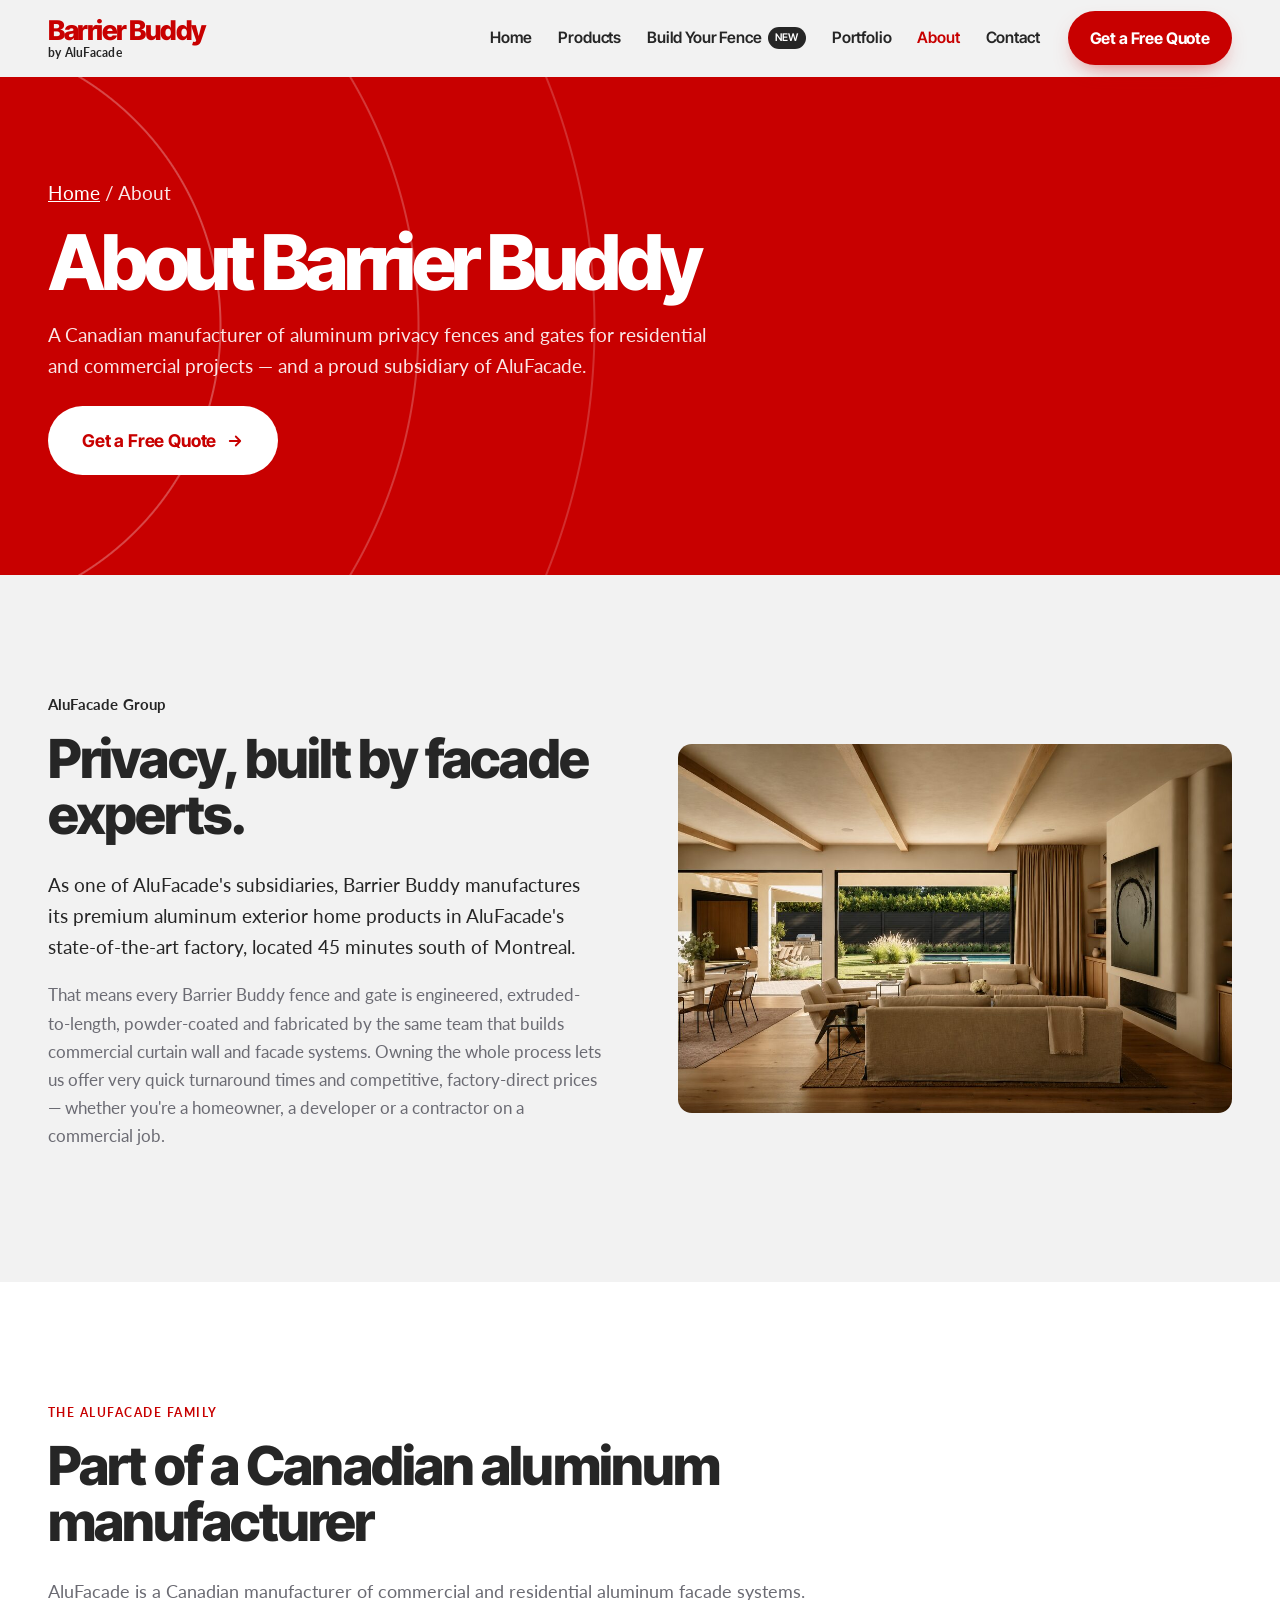
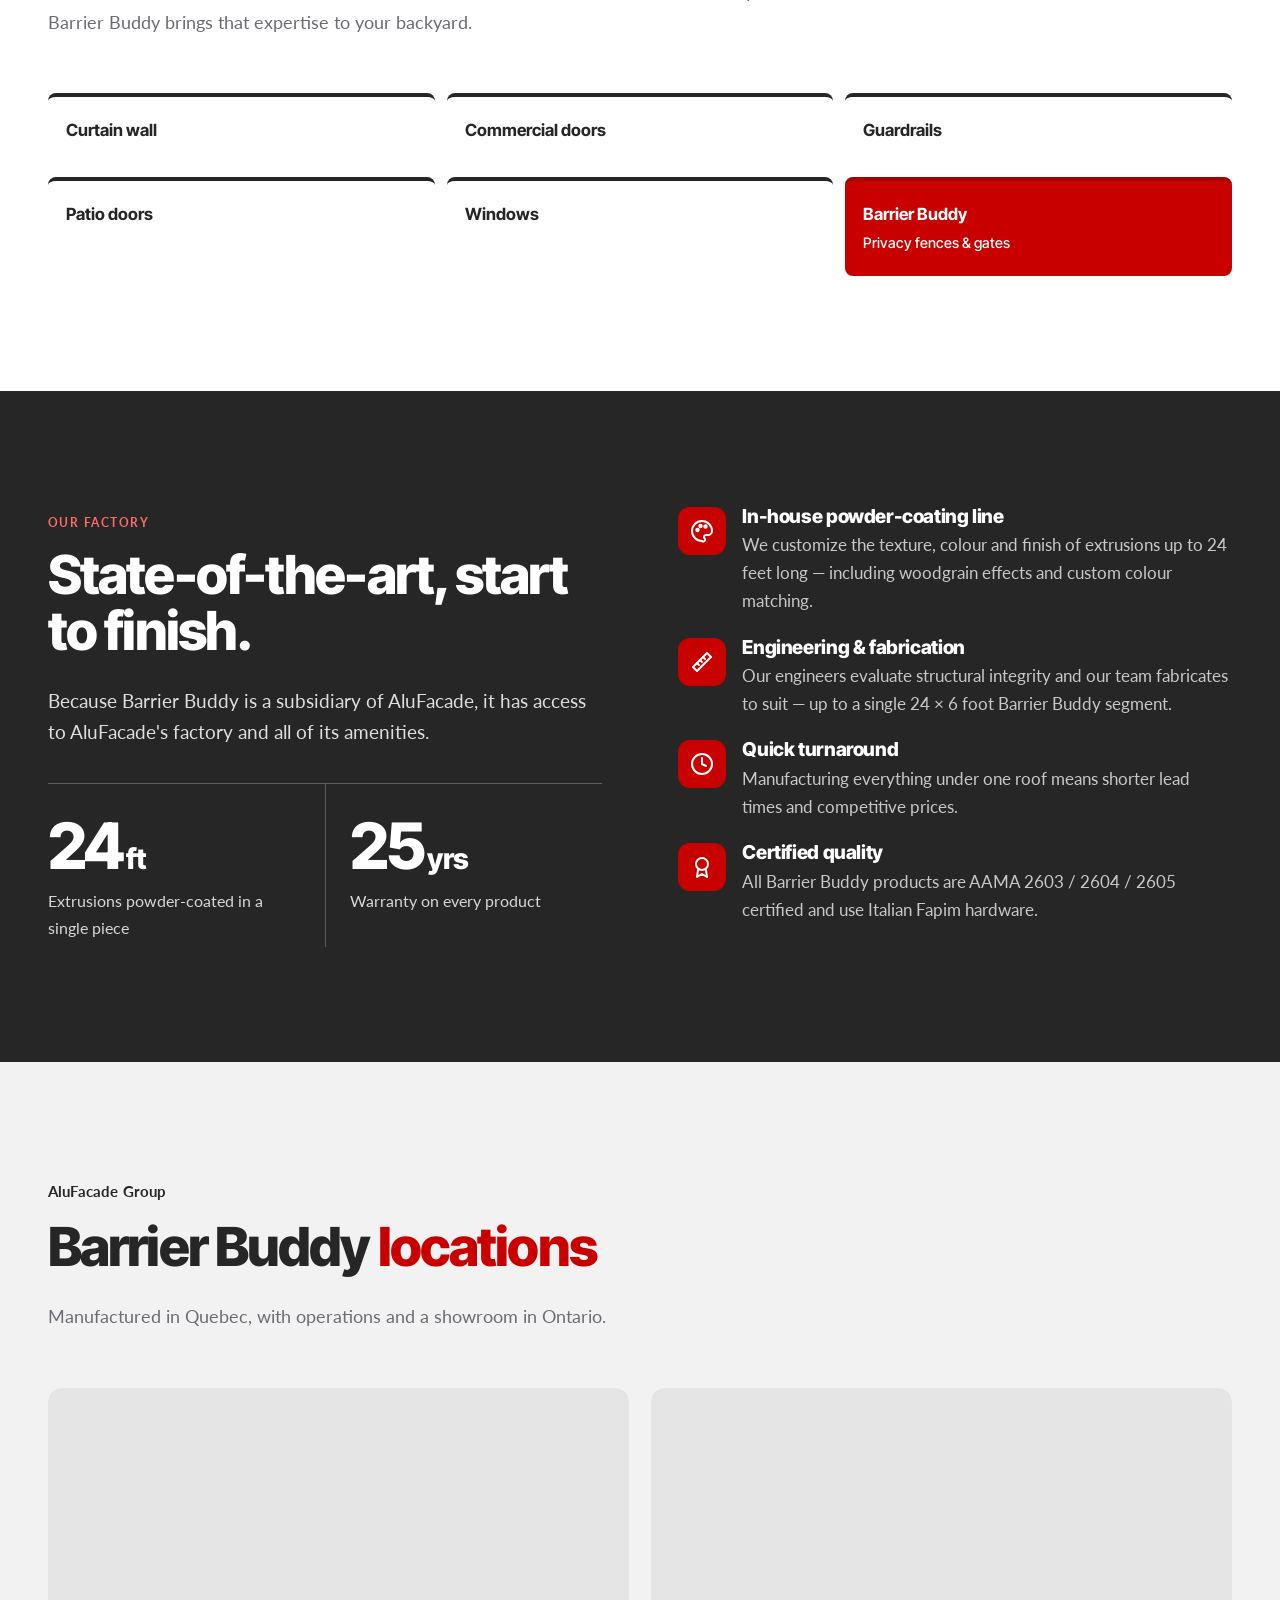
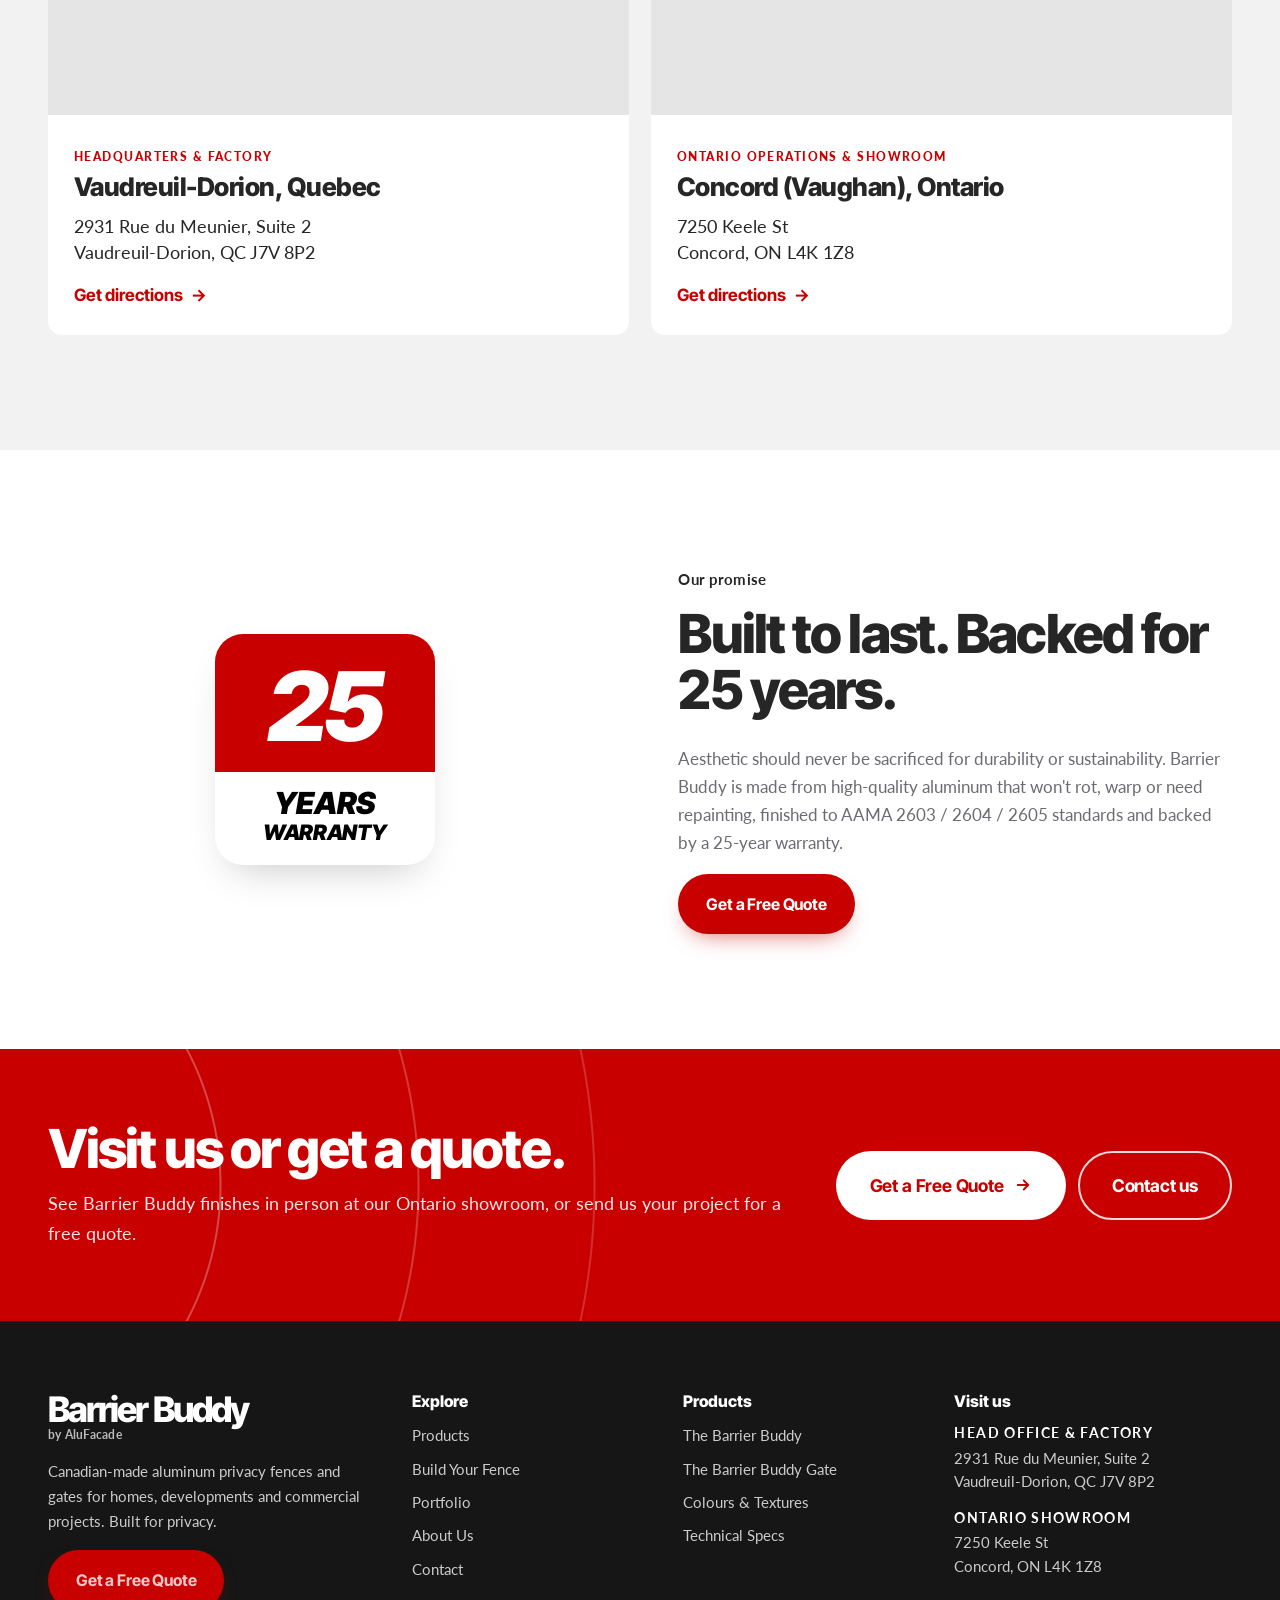
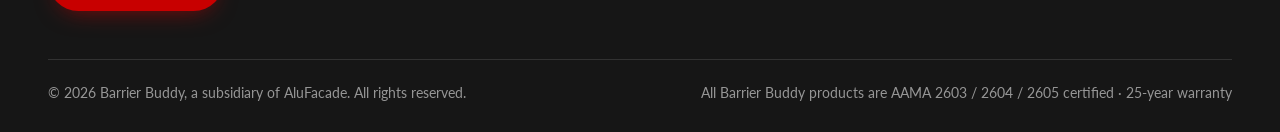
==== about.html @ 4f302fcf "Build Barrier Buddy website with fence configurator Six-page static site (Home, Products, Build Your" ====
<!DOCTYPE html>
<html lang="en-CA">
<head>
<meta charset="utf-8">
<meta name="viewport" content="width=device-width, initial-scale=1">
<title>About Us — A Subsidiary of AluFacade | Barrier Buddy</title>
<meta name="description" content="Barrier Buddy is a subsidiary of AluFacade, a Canadian manufacturer of commercial and residential aluminum facade systems. Head office and factory in Vaudreuil-Dorion, QC, with a showroom in Concord, ON.">
<meta name="theme-color" content="#c80000">
<meta property="og:type" content="website">
<meta property="og:site_name" content="Barrier Buddy">
<meta property="og:title" content="About Us — A Subsidiary of AluFacade | Barrier Buddy">
<meta property="og:description" content="Barrier Buddy is a subsidiary of AluFacade, a Canadian manufacturer of commercial and residential aluminum facade systems. Head office and factory in Vaudreuil-Dorion, QC, with a showroom in Concord, ON.">
<meta property="og:image" content="assets/img/standard-configuration.jpg">
<link rel="icon" href="assets/img/favicon.svg" type="image/svg+xml">
<link rel="preconnect" href="https://fonts.googleapis.com">
<link rel="preconnect" href="https://fonts.gstatic.com" crossorigin>
<link href="https://fonts.googleapis.com/css2?family=Inter+Tight:ital,wght@0,500;0,600;0,700;0,800;0,900;1,900&amp;family=Lato:wght@300;400;700;900&amp;display=swap" rel="stylesheet">
<link rel="stylesheet" href="assets/css/styles.css">
</head>
<body>
<a class="skip-link" href="#main">Skip to content</a>
<header class="site-header">
  <div class="container site-header__inner">
    <a class="brand" href="index.html" aria-label="Barrier Buddy by AluFacade — home">
      <span class="brand__name wordmark">Barrier Buddy</span>
      <span class="brand__by">by AluFacade</span>
    </a>
    <button class="nav-toggle" type="button" aria-expanded="false" aria-controls="site-nav"><span></span><span class="sr-only">Menu</span></button>
    <nav class="nav" id="site-nav" aria-label="Main">
      <ul class="nav__list">
          <li><a class="nav__link" href="index.html">Home</a></li>
          <li><a class="nav__link" href="products.html">Products</a></li>
          <li><a class="nav__link nav__link--build" href="configurator.html">Build Your Fence <span class="tag">New</span></a></li>
          <li><a class="nav__link" href="gallery.html">Portfolio</a></li>
          <li><a class="nav__link" href="about.html" aria-current="page">About</a></li>
          <li><a class="nav__link" href="contact.html">Contact</a></li>
      </ul>
      <a class="btn btn--primary nav__cta" href="contact.html#quote">Get a Free Quote</a>
    </nav>
  </div>
</header>

<main id="main">
  <section class="page-hero rings">
    <div class="container">
      <p class="breadcrumb"><a href="index.html">Home</a> / About</p>
      <h1 class="wordmark">About Barrier Buddy</h1>
      <p>A Canadian manufacturer of aluminum privacy fences and gates for residential and commercial projects &mdash; and a proud subsidiary of AluFacade.</p>
      <div class="hero__ctas"><a class="btn btn--light btn--lg" href="contact.html#quote">Get a Free Quote <svg viewBox="0 0 24 24" fill="none" stroke="currentColor" stroke-width="2.4" stroke-linecap="round" stroke-linejoin="round" aria-hidden="true"><path d="M5 12h14M13 6l6 6-6 6"/></svg></a></div>
    </div>
  </section>

  <section class="section" aria-labelledby="story-title">
    <div class="container two-col">
      <div class="reveal">
        <span class="eyebrow">AluFacade Group</span>
        <h2 id="story-title">Privacy, built by facade experts.</h2>
        <p class="lead">As one of AluFacade's subsidiaries, Barrier Buddy manufactures its premium aluminum exterior home products in AluFacade's state-of-the-art factory, located 45 minutes south of Montreal.</p>
        <p class="muted">That means every Barrier Buddy fence and gate is engineered, extruded-to-length, powder-coated and fabricated by the same team that builds commercial curtain wall and facade systems. Owning the whole process lets us offer very quick turnaround times and competitive, factory-direct prices &mdash; whether you're a homeowner, a developer or a contractor on a commercial job.</p>
      </div>
      <img class="reveal" src="assets/img/living-room-view.jpg" width="1076" height="717" alt="Modern living room opening onto a backyard enclosed by a black horizontal privacy fence" style="border-radius:var(--radius)" loading="lazy">
    </div>
  </section>

  <section class="section section--white" aria-labelledby="family-title">
    <div class="container">
      <div class="section-head reveal">
        <span class="eyebrow eyebrow--caps text-red">The AluFacade family</span>
        <h2 id="family-title">Part of a Canadian aluminum manufacturer</h2>
        <p>AluFacade is a Canadian manufacturer of commercial and residential aluminum facade systems. Barrier Buddy brings that expertise to your backyard.</p>
      </div>
      <ul class="family reveal">
        <li>Curtain wall</li>
        <li>Commercial doors</li>
        <li>Guardrails</li>
        <li>Patio doors</li>
        <li>Windows</li>
        <li class="is-us">Barrier Buddy<br><span style="font-weight:500;font-size:.9rem">Privacy fences &amp; gates</span></li>
      </ul>
    </div>
  </section>

  <section class="section section--ink" aria-labelledby="factory-title">
    <div class="container two-col two-col--top">
      <div class="reveal">
        <span class="eyebrow eyebrow--caps" style="color:#ff6b6b">Our factory</span>
        <h2 id="factory-title">State-of-the-art, start to finish.</h2>
        <p class="lead" style="color:rgba(255,255,255,.85)">Because Barrier Buddy is a subsidiary of AluFacade, it has access to AluFacade's factory and all of its amenities.</p>
        <div class="stats" style="margin-top:36px;grid-template-columns:repeat(2,1fr)">
          <div class="stat"><div class="stat__num">24<small>ft</small></div><div class="stat__label">Extrusions powder-coated in a single piece</div></div>
          <div class="stat"><div class="stat__num">25<small>yrs</small></div><div class="stat__label">Warranty on every product</div></div>
        </div>
      </div>
      <ul class="feature-list reveal">
        <li><span class="ico"><svg viewBox="0 0 24 24" fill="none" stroke="currentColor" stroke-width="2" stroke-linecap="round" stroke-linejoin="round" aria-hidden="true"><path d="M12 22a10 10 0 1 1 10-10c0 2.8-2.2 4-4 4h-2a2 2 0 0 0-1.5 3.3A1.6 1.6 0 0 1 12 22z"/><circle cx="7.5" cy="11" r="1.2" fill="currentColor"/><circle cx="10.5" cy="7" r="1.2" fill="currentColor"/><circle cx="15.5" cy="7.5" r="1.2" fill="currentColor"/></svg></span><div><h3>In-house powder-coating line</h3><p>We customize the texture, colour and finish of extrusions up to 24 feet long &mdash; including woodgrain effects and custom colour matching.</p></div></li>
        <li><span class="ico"><svg viewBox="0 0 24 24" fill="none" stroke="currentColor" stroke-width="2" stroke-linecap="round" stroke-linejoin="round" aria-hidden="true"><path d="M3 17 17 3l4 4L7 21z"/><path d="m7 13 2 2M10 10l2 2M13 7l2 2"/></svg></span><div><h3>Engineering &amp; fabrication</h3><p>Our engineers evaluate structural integrity and our team fabricates to suit &mdash; up to a single 24&nbsp;&times;&nbsp;6&nbsp;foot Barrier Buddy segment.</p></div></li>
        <li><span class="ico"><svg viewBox="0 0 24 24" fill="none" stroke="currentColor" stroke-width="2" stroke-linecap="round" stroke-linejoin="round" aria-hidden="true"><circle cx="12" cy="12" r="10"/><path d="M12 6v6l4 2"/></svg></span><div><h3>Quick turnaround</h3><p>Manufacturing everything under one roof means shorter lead times and competitive prices.</p></div></li>
        <li><span class="ico"><svg viewBox="0 0 24 24" fill="none" stroke="currentColor" stroke-width="2" stroke-linecap="round" stroke-linejoin="round" aria-hidden="true"><circle cx="12" cy="9" r="6"/><path d="M8.2 13.8 7 22l5-3 5 3-1.2-8.2"/></svg></span><div><h3>Certified quality</h3><p>All Barrier Buddy products are AAMA 2603 / 2604 / 2605 certified and use Italian Fapim hardware.</p></div></li>
      </ul>
    </div>
  </section>

  <section class="section" aria-labelledby="loc-title">
    <div class="container">
      <div class="section-head reveal">
        <span class="eyebrow">AluFacade Group</span>
        <h2 id="loc-title">Barrier Buddy <span class="text-red">locations</span></h2>
        <p>Manufactured in Quebec, with operations and a showroom in Ontario.</p>
      </div>
      <div class="locations">
        <article class="location reveal">
          <iframe class="location__map" title="Map: Barrier Buddy head office and factory, Vaudreuil-Dorion" src="https://www.google.com/maps?q=2931+Rue+du+Meunier,+Vaudreuil-Dorion,+QC+J7V+8P2&amp;output=embed" loading="lazy" referrerpolicy="no-referrer-when-downgrade"></iframe>
          <div class="location__body">
            <span class="location__tag">Headquarters &amp; factory</span>
            <h3>Vaudreuil-Dorion, Quebec</h3>
            <address>2931 Rue du Meunier, Suite 2<br>Vaudreuil-Dorion, QC J7V 8P2</address>
            <a class="link-arrow" href="https://www.google.com/maps/search/?api=1&amp;query=2931+Rue+du+Meunier,+Vaudreuil-Dorion,+QC+J7V+8P2" target="_blank" rel="noopener">Get directions</a>
          </div>
        </article>
        <article class="location reveal">
          <iframe class="location__map" title="Map: Barrier Buddy showroom, Concord, Ontario" src="https://www.google.com/maps?q=7250+Keele+St,+Concord,+ON+L4K+1Z8&amp;output=embed" loading="lazy" referrerpolicy="no-referrer-when-downgrade"></iframe>
          <div class="location__body">
            <span class="location__tag">Ontario operations &amp; showroom</span>
            <h3>Concord (Vaughan), Ontario</h3>
            <address>7250 Keele St<br>Concord, ON L4K 1Z8</address>
            <a class="link-arrow" href="https://www.google.com/maps/search/?api=1&amp;query=7250+Keele+St,+Concord,+ON+L4K+1Z8" target="_blank" rel="noopener">Get directions</a>
          </div>
        </article>
      </div>
    </div>
  </section>

  <section class="section section--white" aria-labelledby="warranty-title">
    <div class="container two-col">
      <div class="reveal" style="display:flex;justify-content:center"><div class="warranty-badge" aria-hidden="true"><strong>25</strong><span>Years<small>warranty</small></span></div></div>
      <div class="reveal">
        <span class="eyebrow">Our promise</span>
        <h2 id="warranty-title">Built to last. Backed for 25 years.</h2>
        <p class="muted">Aesthetic should never be sacrificed for durability or sustainability. Barrier Buddy is made from high-quality aluminum that won't rot, warp or need repainting, finished to AAMA 2603 / 2604 / 2605 standards and backed by a 25-year warranty.</p>
        <a class="btn btn--primary" href="contact.html#quote">Get a Free Quote</a>
      </div>
    </div>
  </section>

  
<section class="cta-band rings section--tight" aria-label="Get a free quote">
  <div class="container cta-band__inner">
    <div>
      <h2>Visit us or get a quote.</h2>
      <p>See Barrier Buddy finishes in person at our Ontario showroom, or send us your project for a free quote.</p>
    </div>
    <div class="cta-band__actions">
      <a class="btn btn--light btn--lg" href="contact.html#quote">Get a Free Quote <svg viewBox="0 0 24 24" fill="none" stroke="currentColor" stroke-width="2.4" stroke-linecap="round" stroke-linejoin="round" aria-hidden="true"><path d="M5 12h14M13 6l6 6-6 6"/></svg></a>
      <a class="btn btn--outline-light btn--lg" href="contact.html">Contact us</a>
    </div>
  </div>
</section>
</main>

<div class="quote-bar" aria-label="Quick actions">
  <a class="btn btn--dark" href="configurator.html">Build Your Fence</a>
  <a class="btn btn--primary" href="contact.html#quote">Free Quote</a>
</div>

<footer class="site-footer">
  <div class="container">
    <div class="footer-grid">
      <div class="footer-brand">
        <a class="brand" href="index.html"><span class="brand__name wordmark">Barrier Buddy</span><span class="brand__by">by AluFacade</span></a>
        <p>Canadian-made aluminum privacy fences and gates for homes, developments and commercial projects. Built for privacy.</p>
        <a class="btn btn--primary" href="contact.html#quote">Get a Free Quote</a>
      </div>
      <div class="footer-col">
        <h4>Explore</h4>
        <ul>
          <li><a href="products.html">Products</a></li>
          <li><a href="configurator.html">Build Your Fence</a></li>
          <li><a href="gallery.html">Portfolio</a></li>
          <li><a href="about.html">About Us</a></li>
          <li><a href="contact.html">Contact</a></li>
        </ul>
      </div>
      <div class="footer-col">
        <h4>Products</h4>
        <ul>
          <li><a href="products.html#fence">The Barrier Buddy</a></li>
          <li><a href="products.html#gate">The Barrier Buddy Gate</a></li>
          <li><a href="products.html#finishes">Colours &amp; Textures</a></li>
          <li><a href="products.html#specs">Technical Specs</a></li>
        </ul>
      </div>
      <div class="footer-col">
        <h4>Visit us</h4>
        <address><strong>Head Office &amp; Factory</strong>2931 Rue du Meunier, Suite 2<br>Vaudreuil-Dorion, QC J7V 8P2</address>
        <address><strong>Ontario Showroom</strong>7250 Keele St<br>Concord, ON L4K 1Z8</address>
      </div>
    </div>
    <div class="footer-bottom">
      <span>&copy; <span data-year>2026</span> Barrier Buddy, a subsidiary of AluFacade. All rights reserved.</span>
      <span>All Barrier Buddy products are AAMA 2603 / 2604 / 2605 certified &middot; 25-year warranty</span>
    </div>
  </div>
</footer>

<script src="assets/js/main.js"></script>
</body>
</html>
---- assets/css/styles.css ----
/* ==========================================================================
   Barrier Buddy — by AluFacade
   Visual system taken from the Barrier Buddy presentation:
   signal red, off-white paper, charcoal ink, cool grey; heavy tight-tracked
   display type with Lato body copy; concentric ring motif on red.
   ========================================================================== */

:root {
  --red: #c80000;
  --red-dark: #a30000;
  --red-tint: #fbe9e9;
  --ink: #262626;
  --ink-2: #3d3d3d;
  --muted: #6b6b73;
  --grey: #9494a0;
  --line: #dcdcdc;
  --paper: #f2f2f2;
  --white: #ffffff;
  --slate: #1d2a36;

  --font-display: "Inter Tight", "Helvetica Neue", Arial, sans-serif;
  --font-body: "Lato", "Helvetica Neue", Arial, sans-serif;

  --container: 1240px;
  --gutter: clamp(20px, 4vw, 48px);
  --radius: 14px;
  --radius-sm: 8px;
  --shadow: 0 18px 40px -18px rgba(0, 0, 0, 0.25);
  --header-h: 76px;
}

*,
*::before,
*::after { box-sizing: border-box; }

html { scroll-behavior: smooth; -webkit-text-size-adjust: 100%; }

body {
  margin: 0;
  font-family: var(--font-body);
  font-size: 1.0625rem;
  line-height: 1.65;
  color: var(--ink);
  background: var(--paper);
  -webkit-font-smoothing: antialiased;
}

img, svg { display: block; max-width: 100%; }
img { height: auto; }
a { color: inherit; }
button, input, select, textarea { font: inherit; color: inherit; }

:focus-visible { outline: 3px solid var(--red); outline-offset: 3px; }

.sr-only {
  position: absolute; width: 1px; height: 1px; padding: 0; margin: -1px;
  overflow: hidden; clip: rect(0 0 0 0); white-space: nowrap; border: 0;
}

.skip-link {
  position: absolute; left: 12px; top: -60px; z-index: 200;
  background: var(--ink); color: var(--white); padding: 10px 16px; border-radius: 6px;
}
.skip-link:focus { top: 12px; }

.container { width: min(100% - 2 * var(--gutter), var(--container)); margin-inline: auto; }

/* ---------- Type ---------- */
h1, h2, h3, h4 {
  font-family: var(--font-display);
  font-weight: 800;
  line-height: 1.04;
  letter-spacing: -0.035em;
  margin: 0 0 0.5em;
  color: inherit;
}
h1 { font-size: clamp(2.6rem, 6.4vw, 5.6rem); }
h2 { font-size: clamp(2rem, 4.2vw, 3.6rem); }
h3 { font-size: clamp(1.3rem, 2vw, 1.75rem); letter-spacing: -0.02em; }
h4 { font-size: 1.1rem; letter-spacing: -0.01em; }
p { margin: 0 0 1em; }

.eyebrow {
  display: inline-block;
  font-family: var(--font-body);
  font-weight: 700;
  font-size: 0.95rem;
  letter-spacing: 0.01em;
  margin-bottom: 14px;
}
.eyebrow--caps { text-transform: uppercase; letter-spacing: 0.12em; font-size: 0.78rem; }
.text-red { color: var(--red); }
.lead { font-size: clamp(1.1rem, 1.5vw, 1.3rem); line-height: 1.6; }
.muted { color: var(--muted); }
.small { font-size: 0.875rem; }

/* Wordmark */
.wordmark {
  font-family: var(--font-display);
  font-weight: 800;
  letter-spacing: -0.055em;
  line-height: 0.95;
}

/* ---------- Buttons ---------- */
.btn {
  display: inline-flex; align-items: center; justify-content: center; gap: 10px;
  padding: 15px 26px;
  border-radius: 999px;
  border: 2px solid transparent;
  font-family: var(--font-display);
  font-weight: 700;
  font-size: 1rem;
  letter-spacing: -0.01em;
  text-decoration: none;
  cursor: pointer;
  transition: transform 0.15s ease, background-color 0.15s ease, color 0.15s ease, border-color 0.15s ease, box-shadow 0.15s ease;
  white-space: nowrap;
}
.btn:hover { transform: translateY(-1px); }
.btn:active { transform: translateY(0); }
.btn svg { width: 18px; height: 18px; flex: none; }
.btn--primary { background: var(--red); color: var(--white); box-shadow: 0 10px 24px -12px rgba(200, 0, 0, 0.7); }
.btn--primary:hover { background: var(--red-dark); }
.btn--light { background: var(--white); color: var(--red); }
.btn--light:hover { background: var(--paper); }
.btn--dark { background: var(--ink); color: var(--white); }
.btn--dark:hover { background: #000; }
.btn--outline { border-color: currentColor; color: var(--ink); background: transparent; }
.btn--outline:hover { background: var(--ink); color: var(--white); border-color: var(--ink); }
.btn--outline-light { border-color: rgba(255, 255, 255, 0.85); color: var(--white); background: transparent; }
.btn--outline-light:hover { background: var(--white); color: var(--red); }
.btn--lg { padding: 18px 32px; font-size: 1.1rem; }
.btn--block { width: 100%; }

.link-arrow {
  display: inline-flex; align-items: center; gap: 8px;
  font-family: var(--font-display); font-weight: 700; text-decoration: none; color: var(--red);
}
.link-arrow::after { content: "→"; transition: transform 0.15s ease; }
.link-arrow:hover::after { transform: translateX(4px); }

/* ---------- Header ---------- */
.site-header {
  position: sticky; top: 0; z-index: 100;
  background: rgba(242, 242, 242, 0.92);
  backdrop-filter: saturate(160%) blur(10px);
  -webkit-backdrop-filter: saturate(160%) blur(10px);
  border-bottom: 1px solid transparent;
  transition: border-color 0.2s ease, box-shadow 0.2s ease;
}
.site-header.is-scrolled { border-bottom-color: var(--line); box-shadow: 0 8px 24px -20px rgba(0,0,0,.35); }
.site-header__inner { display: flex; align-items: center; justify-content: space-between; gap: 24px; height: var(--header-h); }

.brand { display: inline-flex; flex-direction: column; text-decoration: none; line-height: 1; }
.brand__name { font-size: 1.7rem; color: var(--red); }
.brand__by { font-family: var(--font-body); font-weight: 700; font-size: 0.72rem; color: var(--ink); margin-top: 3px; letter-spacing: 0.02em; }

.nav { display: flex; align-items: center; gap: 6px; }
.nav__list { display: flex; align-items: center; gap: 2px; list-style: none; margin: 0; padding: 0; }
.nav__link {
  display: block; padding: 10px 12px; border-radius: 8px;
  font-family: var(--font-display); font-weight: 600; font-size: 0.98rem; letter-spacing: -0.01em;
  text-decoration: none; color: var(--ink);
}
.nav__link:hover { color: var(--red); }
.nav__link[aria-current="page"] { color: var(--red); }
.nav__link--build { display: inline-flex; align-items: center; gap: 6px; }
.nav__link--build .tag { font-size: 0.66rem; background: var(--ink); color: #fff; border-radius: 999px; padding: 2px 7px; letter-spacing: 0.04em; text-transform: uppercase; }
.nav__cta { margin-left: 10px; padding: 12px 20px; }

.nav-toggle {
  display: none; width: 46px; height: 46px; border-radius: 10px; border: 0; background: var(--ink); color: #fff; cursor: pointer;
  align-items: center; justify-content: center;
}
.nav-toggle span, .nav-toggle span::before, .nav-toggle span::after {
  content: ""; display: block; width: 20px; height: 2px; background: currentColor; position: relative; transition: transform .2s ease, top .2s ease, opacity .2s;
}
.nav-toggle span::before { position: absolute; top: -6px; }
.nav-toggle span::after { position: absolute; top: 6px; }
.nav-toggle[aria-expanded="true"] span { background: transparent; }
.nav-toggle[aria-expanded="true"] span::before { top: 0; transform: rotate(45deg); }
.nav-toggle[aria-expanded="true"] span::after { top: 0; transform: rotate(-45deg); }

@media (max-width: 1080px) {
  .nav-toggle { display: inline-flex; }
  .nav {
    position: fixed; inset: var(--header-h) 0 auto 0; background: var(--paper);
    flex-direction: column; align-items: stretch; gap: 0; padding: 12px var(--gutter) 28px;
    border-bottom: 1px solid var(--line); box-shadow: 0 24px 40px -24px rgba(0,0,0,.35);
    transform: translateY(-8px); opacity: 0; visibility: hidden; transition: all .2s ease;
    max-height: calc(100vh - var(--header-h)); overflow-y: auto;
  }
  .nav.is-open { transform: none; opacity: 1; visibility: visible; }
  .nav__list { flex-direction: column; align-items: stretch; }
  .nav__link { padding: 14px 4px; font-size: 1.2rem; border-bottom: 1px solid var(--line); border-radius: 0; }
  .nav__cta { margin: 18px 0 0; padding: 16px; }
}

/* Mobile sticky quote bar */
.quote-bar {
  display: none;
  position: fixed; left: 0; right: 0; bottom: 0; z-index: 90;
  padding: 10px 14px calc(10px + env(safe-area-inset-bottom));
  background: rgba(255,255,255,.96); border-top: 1px solid var(--line);
  gap: 10px;
}
.quote-bar .btn { flex: 1; padding: 14px 10px; }
@media (max-width: 720px) {
  .quote-bar { display: flex; }
  body { padding-bottom: 78px; }
}

/* ---------- Sections ---------- */
.section { padding-block: clamp(64px, 9vw, 120px); }
.section--tight { padding-block: clamp(44px, 6vw, 72px); }
.section--white { background: var(--white); }
.section--ink { background: var(--ink); color: var(--white); }
.section--red { background: var(--red); color: var(--white); }
.section-head { max-width: 760px; margin-bottom: clamp(32px, 5vw, 56px); }
.section-head--center { margin-inline: auto; text-align: center; }
.section-head p { color: var(--muted); font-size: 1.15rem; }
.section--ink .section-head p, .section--red .section-head p { color: rgba(255,255,255,.82); }

/* Ring motif (from the cover slide) */
.rings { position: relative; overflow: hidden; isolation: isolate; }
.rings::before {
  content: ""; position: absolute; z-index: -1; pointer-events: none;
  width: 1500px; height: 1500px; left: -820px; top: 50%; transform: translateY(-50%);
  border-radius: 50%;
  background:
    radial-gradient(circle, transparent 0 289px, rgba(255,255,255,.28) 290px 291px, transparent 292px 487px,
      rgba(255,255,255,.22) 488px 489px, transparent 490px 663px, rgba(255,255,255,.18) 664px 665px, transparent 666px);
}

/* ---------- Hero ---------- */
.hero { background: var(--red); color: var(--white); padding-block: clamp(56px, 8vw, 110px) clamp(64px, 8vw, 110px); }
.hero__grid { display: grid; grid-template-columns: 1.05fr 1fr; gap: clamp(32px, 5vw, 72px); align-items: center; }
.hero h1 { font-size: clamp(3rem, 7.4vw, 6.4rem); margin-bottom: 0.32em; }
.hero h1 .thin { font-weight: 500; letter-spacing: -0.04em; }
.hero .lead { color: rgba(255,255,255,.92); max-width: 34ch; }
.hero__ctas { display: flex; flex-wrap: wrap; gap: 14px; margin-top: 30px; }
.hero__note { margin-top: 16px; font-size: 0.92rem; color: rgba(255,255,255,.85); display: flex; align-items: center; gap: 8px; }
.hero__note svg { width: 22px; height: 22px; flex: none; }
.hero__media { position: relative; }
.hero__media img { border-radius: var(--radius); box-shadow: 0 40px 80px -30px rgba(0,0,0,.55); }
.hero__badge {
  position: absolute; right: -14px; bottom: -26px; width: 132px; border-radius: 22px; overflow: hidden;
  box-shadow: 0 20px 40px -18px rgba(0,0,0,.6); text-align: center; background: var(--white);
}
.hero__badge strong { display: block; background: var(--red); color: #fff; font-family: var(--font-display); font-weight: 900; font-style: italic; font-size: 3.4rem; line-height: 1; padding: 14px 0 8px; letter-spacing: -0.04em; border: 3px solid #fff; border-bottom: 0; border-radius: 22px 22px 0 0; }
.hero__badge span { display: block; color: #111; font-family: var(--font-display); font-weight: 900; font-style: italic; font-size: 1rem; line-height: 1.05; padding: 8px 6px 12px; text-transform: uppercase; }

@media (max-width: 900px) {
  .hero__grid { grid-template-columns: 1fr; }
  .hero__badge { right: 10px; width: 108px; }
  .hero__badge strong { font-size: 2.7rem; }
}

/* Page hero (interior pages) */
.page-hero { background: var(--red); color: var(--white); padding-block: clamp(56px, 8vw, 100px); }
.page-hero h1 { font-size: clamp(2.6rem, 6vw, 5rem); margin-bottom: .25em; }
.page-hero p { max-width: 60ch; color: rgba(255,255,255,.9); font-size: 1.2rem; }
.page-hero .hero__ctas { margin-top: 24px; }
.breadcrumb { font-size: 0.9rem; color: rgba(255,255,255,.8); margin-bottom: 18px; }
.breadcrumb a { color: #fff; }

/* ---------- Trust strip ---------- */
.trust { background: var(--ink); color: var(--white); }
.trust__list { list-style: none; margin: 0; padding: 22px 0; display: grid; grid-template-columns: repeat(4, 1fr); gap: 18px; }
.trust__item { display: flex; align-items: center; gap: 12px; font-weight: 700; font-size: .98rem; line-height: 1.3; }
.trust__item svg { width: 30px; height: 30px; flex: none; color: #ff5a5a; }
.trust__item small { display: block; font-weight: 400; color: rgba(255,255,255,.7); font-size: .82rem; }
@media (max-width: 900px) { .trust__list { grid-template-columns: repeat(2, 1fr); } }
@media (max-width: 460px) { .trust__list { grid-template-columns: 1fr; } }

/* ---------- Split (red copy + slat image) ---------- */
.split { display: grid; grid-template-columns: 1.4fr 1fr; min-height: 560px; }
.split__copy { background: var(--red); color: #fff; padding: clamp(48px, 7vw, 110px) clamp(24px, 6vw, 96px); display: flex; flex-direction: column; justify-content: center; }
.split__copy h2 { font-size: clamp(2.4rem, 4.6vw, 4rem); }
.split__copy p { font-size: 1.2rem; line-height: 1.6; max-width: 46ch; color: rgba(255,255,255,.95); }
.split__media { background: #111 url("../img/slats.jpg") center/cover no-repeat; min-height: 320px; }
.split--reverse { grid-template-columns: 1fr 1.4fr; }
.split--reverse .split__media { order: -1; }
@media (max-width: 860px) { .split, .split--reverse { grid-template-columns: 1fr; } .split--reverse .split__media { order: 0; } }

/* ---------- Grid helpers ---------- */
.grid { display: grid; gap: clamp(18px, 2.4vw, 28px); }
.grid--2 { grid-template-columns: repeat(2, 1fr); }
.grid--3 { grid-template-columns: repeat(3, 1fr); }
.grid--4 { grid-template-columns: repeat(4, 1fr); }
@media (max-width: 980px) { .grid--4 { grid-template-columns: repeat(2, 1fr); } .grid--3 { grid-template-columns: repeat(2, 1fr); } }
@media (max-width: 640px) { .grid--2, .grid--3, .grid--4 { grid-template-columns: 1fr; } }

.two-col { display: grid; grid-template-columns: 1fr 1fr; gap: clamp(32px, 6vw, 88px); align-items: center; }
.two-col--top { align-items: start; }
@media (max-width: 900px) { .two-col { grid-template-columns: 1fr; } }

/* ---------- Cards ---------- */
.card { background: var(--white); border-radius: var(--radius); overflow: hidden; display: flex; flex-direction: column; box-shadow: 0 1px 0 rgba(0,0,0,.04); transition: transform .2s ease, box-shadow .2s ease; }
.card:hover { transform: translateY(-3px); box-shadow: var(--shadow); }
.card__media { background: #e6e6e9; aspect-ratio: 16/10; overflow: hidden; }
.card__media img, .card__media svg { width: 100%; height: 100%; object-fit: cover; }
.card__body { padding: 26px 26px 30px; display: flex; flex-direction: column; flex: 1; }
.card__body h3 { margin-bottom: .35em; }
.card__body p { color: var(--muted); }
.card__body .link-arrow, .card__body .btn { margin-top: auto; align-self: flex-start; }
.card__kicker { font-weight: 700; font-size: .8rem; text-transform: uppercase; letter-spacing: .12em; color: var(--red); margin-bottom: 8px; }

.spec-chips { display: flex; flex-wrap: wrap; gap: 8px; list-style: none; margin: 0 0 22px; padding: 0; }
.spec-chips li { background: var(--paper); border-radius: 999px; padding: 6px 12px; font-size: .86rem; font-weight: 700; }

/* Explore tiles */
.tiles { display: grid; grid-template-columns: repeat(4, 1fr); gap: 16px; }
.tile {
  position: relative; display: flex; flex-direction: column; justify-content: space-between; gap: 40px;
  min-height: 240px; padding: 26px; border-radius: var(--radius); text-decoration: none;
  background: var(--paper); color: var(--ink); overflow: hidden; transition: transform .2s ease, background-color .2s ease, color .2s ease;
}
.tile:hover { transform: translateY(-3px); background: var(--ink); color: #fff; }
.tile--red { background: var(--red); color: #fff; }
.tile--red:hover { background: var(--red-dark); }
.tile__num { font-family: var(--font-display); font-weight: 700; font-size: .9rem; opacity: .6; }
.tile h3 { font-size: 1.7rem; margin: 0 0 6px; }
.tile p { margin: 0; opacity: .8; font-size: .98rem; }
.tile__arrow { position: absolute; top: 22px; right: 22px; width: 40px; height: 40px; border-radius: 50%; border: 2px solid currentColor; display: grid; place-items: center; font-weight: 700; }
@media (max-width: 980px) { .tiles { grid-template-columns: repeat(2, 1fr); } }
@media (max-width: 520px) { .tiles { grid-template-columns: 1fr; } .tile { min-height: 180px; } }

/* Why circles (from "Why go Barrier Buddy?") */
.why { display: grid; grid-template-columns: 1fr auto; gap: clamp(32px, 6vw, 96px); align-items: center; }
.why__circles { display: flex; flex-direction: column; align-items: center; }
.why__circle {
  width: clamp(190px, 20vw, 250px); aspect-ratio: 1; border-radius: 50%;
  display: grid; place-items: center; text-align: center;
  font-family: var(--font-display); font-weight: 800; font-size: clamp(1.6rem, 2.4vw, 2.2rem); letter-spacing: -0.02em; color: #f2f2f2;
}
.why__circle + .why__circle { margin-top: -38px; }
.why__circle--red { background: var(--red); position: relative; z-index: 3; }
.why__circle--ink { background: var(--ink); position: relative; z-index: 2; }
.why__circle--grey { background: var(--grey); position: relative; z-index: 1; }
.why__points { list-style: none; margin: 28px 0 0; padding: 0; display: grid; gap: 18px; }
.why__points li { display: grid; grid-template-columns: 14px 1fr; gap: 16px; }
.why__points li::before { content: ""; width: 14px; height: 14px; border-radius: 50%; background: var(--red); margin-top: 7px; }
.why__points li:nth-child(2)::before { background: var(--ink); }
.why__points li:nth-child(3)::before { background: var(--grey); }
.why__points strong { font-family: var(--font-display); font-size: 1.15rem; display: block; }
@media (max-width: 860px) {
  .why { grid-template-columns: 1fr; }
  .why__circles { flex-direction: row; justify-content: center; }
  .why__circle { width: 34vw; max-width: 170px; font-size: 1.15rem; }
  .why__circle + .why__circle { margin-top: 0; margin-left: -18px; }
}

/* Stats */
.stats { display: grid; grid-template-columns: repeat(4, 1fr); gap: 0; border-top: 1px solid rgba(255,255,255,.25); }
.stat { padding: 30px 24px 6px 0; }
.stat + .stat { padding-left: 24px; border-left: 1px solid rgba(255,255,255,.25); }
.stat__num { font-family: var(--font-display); font-weight: 800; font-size: clamp(2.8rem, 5vw, 4.4rem); letter-spacing: -0.05em; line-height: 1; }
.stat__num small { font-size: .45em; letter-spacing: -0.02em; margin-left: 4px; }
.stat__label { margin-top: 10px; color: rgba(255,255,255,.82); font-size: 1rem; }
.section:not(.section--ink):not(.section--red) .stats { border-top-color: var(--line); }
.section:not(.section--ink):not(.section--red) .stat + .stat { border-left-color: var(--line); }
.section:not(.section--ink):not(.section--red) .stat__label { color: var(--muted); }
@media (max-width: 860px) {
  .stats { grid-template-columns: repeat(2, 1fr); }
  .stat:nth-child(3) { padding-left: 0; border-left: 0; }
}

/* Steps */
.steps { list-style: none; margin: 0; padding: 0; display: grid; grid-template-columns: repeat(4, 1fr); gap: 18px; counter-reset: step; }
.step { background: var(--white); border-radius: var(--radius); padding: 28px 24px; position: relative; }
.step::before {
  counter-increment: step; content: "0" counter(step);
  display: block; font-family: var(--font-display); font-weight: 800; font-size: 2.6rem; color: var(--red); letter-spacing: -0.04em; line-height: 1; margin-bottom: 18px;
}
.step h3 { font-size: 1.3rem; }
.step p { color: var(--muted); margin: 0; font-size: 1rem; }
@media (max-width: 980px) { .steps { grid-template-columns: repeat(2, 1fr); } }
@media (max-width: 520px) { .steps { grid-template-columns: 1fr; } }

/* Audience */
.audience { display: grid; grid-template-columns: repeat(3, 1fr); gap: 18px; }
.audience__item { border-top: 4px solid var(--red); padding-top: 22px; }
.audience__item:nth-child(2) { border-top-color: var(--ink); }
.audience__item:nth-child(3) { border-top-color: var(--grey); }
.audience__item p { color: var(--muted); }
@media (max-width: 860px) { .audience { grid-template-columns: 1fr; } }

/* Big fact */
.big-fact { display: grid; grid-template-columns: 1.2fr 1fr; gap: clamp(32px, 6vw, 80px); align-items: center; }
.big-fact__shout { font-family: var(--font-display); font-weight: 900; font-size: clamp(3rem, 8vw, 7rem); letter-spacing: -0.05em; line-height: .9; margin: 18px 0 0; text-transform: uppercase; }
.big-fact__visual { background: var(--white); border-radius: var(--radius); padding: 28px; }
.big-fact__visual svg { width: 100%; height: auto; }
@media (max-width: 860px) { .big-fact { grid-template-columns: 1fr; } }

/* Warranty badge (from slide 8) */
.warranty-badge { width: 220px; border-radius: 28px; overflow: hidden; background: #fff; box-shadow: var(--shadow); text-align: center; flex: none; }
.warranty-badge strong { display: block; background: var(--red); color: #fff; font-family: var(--font-display); font-weight: 900; font-style: italic; font-size: 6rem; letter-spacing: -0.05em; line-height: 1; padding: 24px 0 18px; }
.warranty-badge span { display: block; font-family: var(--font-display); font-weight: 900; font-style: italic; text-transform: uppercase; font-size: 1.9rem; line-height: 1; padding: 16px 8px 22px; color: #000; letter-spacing: -0.01em; }
.warranty-badge span small { display: block; font-size: .7em; margin-top: 4px; }

/* ---------- CTA band ---------- */
.cta-band { background: var(--red); color: #fff; }
.cta-band__inner { display: grid; grid-template-columns: 1.3fr auto; gap: 32px; align-items: center; }
.cta-band h2 { margin-bottom: .2em; }
.cta-band p { color: rgba(255,255,255,.9); margin: 0; font-size: 1.15rem; }
.cta-band__actions { display: flex; flex-wrap: wrap; gap: 12px; }
@media (max-width: 860px) { .cta-band__inner { grid-template-columns: 1fr; } }

/* ---------- Forms ---------- */
.form { display: grid; grid-template-columns: 1fr 1fr; gap: 18px 18px; }
.form__full { grid-column: 1 / -1; }
.field { display: flex; flex-direction: column; gap: 7px; }
.field label, .field legend { font-weight: 700; font-size: .92rem; }
.field .req { color: var(--red); }
.field input, .field select, .field textarea {
  width: 100%; padding: 14px 15px; border-radius: 10px; border: 1.5px solid #cfcfd4; background: #fff;
  transition: border-color .15s ease, box-shadow .15s ease;
}
.field textarea { min-height: 120px; resize: vertical; }
.field input:focus, .field select:focus, .field textarea:focus { outline: none; border-color: var(--ink); box-shadow: 0 0 0 4px rgba(38,38,38,.1); }
.field input[aria-invalid="true"], .field select[aria-invalid="true"] { border-color: var(--red); box-shadow: 0 0 0 4px rgba(200,0,0,.12); }
.field__error { color: var(--red); font-size: .85rem; font-weight: 700; min-height: 0; }
.field__hint { color: var(--muted); font-size: .84rem; }
.choice-row, .field.choice-row { display: flex; flex-direction: row; flex-wrap: wrap; gap: 8px; border: 0; padding: 0; margin: 0; min-width: 0; }
.choice-row legend { margin-bottom: 8px; padding: 0; }
.choice { position: relative; }
.choice input { position: absolute; opacity: 0; inset: 0; cursor: pointer; }
.choice span { display: inline-block; padding: 10px 16px; border-radius: 999px; border: 1.5px solid #cfcfd4; background: #fff; font-weight: 700; font-size: .92rem; cursor: pointer; transition: all .15s; }
.choice input:checked + span { background: var(--ink); border-color: var(--ink); color: #fff; }
.choice input:focus-visible + span { outline: 3px solid var(--red); outline-offset: 2px; }
.checkbox { display: flex; gap: 10px; align-items: flex-start; font-size: .9rem; color: var(--muted); }
.checkbox input { margin-top: 4px; accent-color: var(--red); width: 18px; height: 18px; flex: none; }
.form__submit { display: flex; flex-wrap: wrap; align-items: center; gap: 16px; }
.form__submit p { margin: 0; font-size: .88rem; color: var(--muted); }
@media (max-width: 640px) { .form { grid-template-columns: 1fr; } }

.form-panel { background: #fff; border-radius: 20px; padding: clamp(24px, 4vw, 44px); box-shadow: var(--shadow); color: var(--ink); }
.form-panel h2, .form-panel h3 { color: var(--ink); }
.form-success { text-align: center; padding: 30px 10px; }
.form-success__icon { width: 74px; height: 74px; border-radius: 50%; background: var(--red); color: #fff; display: grid; place-items: center; margin: 0 auto 18px; }
.form-success__icon svg { width: 36px; height: 36px; }
.form-status { font-weight: 700; color: var(--red); }

.config-attached { background: var(--paper); border-radius: 12px; padding: 16px 18px; border-left: 4px solid var(--red); }
.config-attached__head { display: flex; align-items: center; justify-content: space-between; gap: 10px; margin-bottom: 6px; }
.config-attached pre { white-space: pre-wrap; font-family: var(--font-body); font-size: .9rem; margin: 0; color: var(--ink-2); }
.config-attached button { background: none; border: 0; color: var(--red); font-weight: 700; cursor: pointer; padding: 4px; }

/* Quote section (home) */
.quote-section .two-col { align-items: start; }
.quote-perks { list-style: none; margin: 28px 0 0; padding: 0; display: grid; gap: 14px; }
.quote-perks li { display: flex; gap: 12px; align-items: flex-start; font-size: 1.08rem; }
.quote-perks svg { width: 24px; height: 24px; flex: none; margin-top: 2px; }

/* ---------- Footer ---------- */
.site-footer { background: #161616; color: rgba(255,255,255,.78); padding-top: 72px; font-size: .96rem; }
.site-footer a { color: rgba(255,255,255,.78); text-decoration: none; }
.site-footer a:hover { color: #fff; }
.footer-grid { display: grid; grid-template-columns: 1.4fr 1fr 1fr 1.2fr; gap: 40px; padding-bottom: 48px; border-bottom: 1px solid rgba(255,255,255,.12); }
.footer-brand .brand__name { color: #fff; font-size: 2.2rem; }
.footer-brand .brand__by { color: rgba(255,255,255,.7); }
.footer-brand p { margin-top: 18px; max-width: 36ch; }
.footer-col h4 { color: #fff; font-size: 1rem; margin-bottom: 14px; letter-spacing: 0; }
.footer-col ul { list-style: none; margin: 0; padding: 0; display: grid; gap: 8px; }
.footer-col address { font-style: normal; line-height: 1.55; margin-bottom: 14px; }
.footer-col address strong { color: #fff; display: block; font-size: .85rem; text-transform: uppercase; letter-spacing: .1em; margin-bottom: 2px; }
.footer-bottom { display: flex; flex-wrap: wrap; justify-content: space-between; gap: 12px; padding: 22px 0 28px; font-size: .85rem; color: rgba(255,255,255,.55); }
@media (max-width: 980px) { .footer-grid { grid-template-columns: 1fr 1fr; } }
@media (max-width: 560px) { .footer-grid { grid-template-columns: 1fr; } }

/* ---------- Products page ---------- */
.product-hero { display: grid; grid-template-columns: 1.15fr 1fr; gap: clamp(28px, 5vw, 72px); align-items: center; }
.product-hero__media { background: #e7e7ea; border-radius: var(--radius); overflow: hidden; }
@media (max-width: 900px) { .product-hero { grid-template-columns: 1fr; } }

.spec-table { width: 100%; border-collapse: collapse; font-size: .98rem; background: #fff; border-radius: var(--radius); overflow: hidden; }
.spec-table th, .spec-table td { text-align: left; padding: 13px 18px; border-bottom: 1px solid #ececec; vertical-align: top; }
.spec-table th { width: 42%; font-weight: 700; color: var(--ink); }
.spec-table td { color: var(--ink-2); }
.spec-table tr:last-child th, .spec-table tr:last-child td { border-bottom: 0; }
.spec-table caption { text-align: left; font-family: var(--font-display); font-weight: 800; font-size: 1.2rem; padding: 0 0 12px; letter-spacing: -0.02em; }

.parts-table { width: 100%; border-collapse: collapse; font-size: .88rem; background: #fff; }
.parts-table th, .parts-table td { padding: 9px 12px; border-bottom: 1px solid #ececec; text-align: left; }
.parts-table thead th { background: var(--ink); color: #fff; font-weight: 700; text-transform: uppercase; letter-spacing: .06em; font-size: .74rem; }
.table-wrap { overflow-x: auto; border-radius: var(--radius-sm); }

.courses { display: grid; grid-template-columns: repeat(3, 1fr); gap: 16px; }
.course { background: #fff; border-radius: var(--radius-sm); padding: 16px 16px 14px; }
.course svg { width: 100%; height: auto; }
.course strong { display: block; margin-top: 10px; font-family: var(--font-display); }
.course span { color: var(--muted); font-size: .85rem; }
@media (max-width: 760px) { .courses { grid-template-columns: repeat(2, 1fr); } }

.swatch-group { margin-bottom: 38px; }
.swatch-group h3 { font-family: var(--font-body); font-weight: 900; text-transform: uppercase; letter-spacing: .1em; font-size: .85rem; color: var(--muted); margin-bottom: 14px; }
.swatches { display: grid; grid-template-columns: repeat(8, 1fr); gap: 14px; list-style: none; margin: 0; padding: 0; }
.swatch__chip { aspect-ratio: 16/10; border-radius: 6px; background-size: cover; background-position: center; box-shadow: 0 6px 0 -2px rgba(0,0,0,.06), inset 0 0 0 1px rgba(0,0,0,.06); }
.swatch__name { display: block; margin-top: 8px; font-weight: 700; font-size: .9rem; }
@media (max-width: 980px) { .swatches { grid-template-columns: repeat(4, 1fr); } }
@media (max-width: 480px) { .swatches { grid-template-columns: repeat(2, 1fr); } }

.drawing { background: #f4f6f7; border-radius: var(--radius); overflow: hidden; border: 1px solid #e2e6e8; }
.drawing figcaption { padding: 14px 18px; font-size: .88rem; color: var(--muted); background: #fff; border-top: 1px solid #e2e6e8; }

.tabs { display: flex; flex-wrap: wrap; gap: 8px; margin-bottom: 22px; }
.tab { border: 1.5px solid #cfcfd4; background: #fff; padding: 10px 18px; border-radius: 999px; font-family: var(--font-display); font-weight: 700; cursor: pointer; }
.tab[aria-selected="true"] { background: var(--ink); color: #fff; border-color: var(--ink); }

.pill-list { display: flex; flex-wrap: wrap; gap: 10px; list-style: none; padding: 0; margin: 0; }
.pill-list li { padding: 10px 16px; border-radius: 999px; background: #fff; font-weight: 700; border: 1px solid var(--line); }

.anchor-nav { position: sticky; top: var(--header-h); z-index: 50; background: var(--white); border-bottom: 1px solid var(--line); }
.anchor-nav ul { display: flex; gap: 6px; list-style: none; margin: 0; padding: 10px 0; overflow-x: auto; scrollbar-width: none; }
.anchor-nav a { display: block; white-space: nowrap; padding: 8px 14px; border-radius: 999px; text-decoration: none; font-weight: 700; font-size: .92rem; }
.anchor-nav a:hover { background: var(--paper); }
.anchor-nav .btn { padding: 8px 16px; font-size: .9rem; }

/* ---------- About ---------- */
.family { display: grid; grid-template-columns: repeat(3, 1fr); gap: 12px; list-style: none; padding: 0; margin: 0; }
.family li { background: #fff; border-radius: var(--radius-sm); padding: 20px 18px; font-family: var(--font-display); font-weight: 700; font-size: 1.05rem; border-top: 4px solid var(--ink); }
.family li.is-us { background: var(--red); color: #fff; border-top-color: var(--red-dark); }
@media (max-width: 980px) { .family { grid-template-columns: repeat(2, 1fr); } }

.locations { display: grid; grid-template-columns: repeat(2, 1fr); gap: 22px; }
.location { background: #fff; border-radius: var(--radius); overflow: hidden; display: flex; flex-direction: column; }
.location__map { aspect-ratio: 16/9; border: 0; width: 100%; background: #e5e5e5; }
.location__body { padding: 26px; }
.location__body address { font-style: normal; font-size: 1.1rem; line-height: 1.5; margin-bottom: 14px; }
.location__tag { display: inline-block; font-size: .75rem; font-weight: 900; text-transform: uppercase; letter-spacing: .12em; color: var(--red); margin-bottom: 8px; }
@media (max-width: 860px) { .locations { grid-template-columns: 1fr; } }

.feature-list { list-style: none; padding: 0; margin: 0; display: grid; gap: 22px; }
.feature-list li { display: grid; grid-template-columns: 48px 1fr; gap: 16px; }
.feature-list .ico { width: 48px; height: 48px; border-radius: 12px; background: var(--red); color: #fff; display: grid; place-items: center; }
.feature-list .ico svg { width: 24px; height: 24px; }
.feature-list h3 { font-size: 1.2rem; margin-bottom: .25em; }
.feature-list p { margin: 0; color: var(--muted); }
.section--ink .feature-list p { color: rgba(255,255,255,.75); }

/* ---------- Gallery ---------- */
.filters { display: flex; flex-wrap: wrap; gap: 8px; margin-bottom: 28px; }
.gallery { columns: 3 320px; column-gap: 18px; }
.gallery__item { break-inside: avoid; margin: 0 0 18px; border-radius: var(--radius); overflow: hidden; background: #fff; position: relative; }
.gallery__item[hidden] { display: none; }
.gallery__btn { display: block; width: 100%; padding: 0; border: 0; background: none; cursor: zoom-in; text-align: left; }
.gallery__btn img, .gallery__btn svg { width: 100%; height: auto; transition: transform .35s ease; }
.gallery__btn:hover img, .gallery__btn:hover svg { transform: scale(1.03); }
.gallery__cap { padding: 14px 16px 16px; }
.gallery__cap strong { display: block; font-family: var(--font-display); font-size: 1.05rem; letter-spacing: -0.01em; }
.gallery__cap span { color: var(--muted); font-size: .88rem; }
.gallery__tag { position: absolute; top: 12px; left: 12px; z-index: 1; background: rgba(255,255,255,.94); border-radius: 999px; padding: 4px 10px; font-size: .74rem; font-weight: 900; text-transform: uppercase; letter-spacing: .08em; }
.gallery__cta { background: var(--red); color: #fff; padding: 34px 28px; }
.gallery__cta h3 { font-size: 1.9rem; }
.gallery__cta p { color: rgba(255,255,255,.9); }

.lightbox { position: fixed; inset: 0; z-index: 300; background: rgba(10,10,10,.92); display: grid; place-items: center; padding: 30px; }
.lightbox[hidden] { display: none; }
.lightbox figure { margin: 0; max-width: min(1200px, 100%); max-height: 100%; display: flex; flex-direction: column; align-items: center; }
.lightbox img, .lightbox svg { max-height: 78vh; width: auto; max-width: 100%; border-radius: 10px; background: #fff; }
.lightbox figcaption { color: #fff; margin-top: 14px; text-align: center; }
.lightbox__close, .lightbox__nav { position: absolute; background: rgba(255,255,255,.12); color: #fff; border: 0; width: 52px; height: 52px; border-radius: 50%; font-size: 1.6rem; cursor: pointer; display: grid; place-items: center; }
.lightbox__close { top: 18px; right: 18px; }
.lightbox__nav--prev { left: 18px; top: 50%; }
.lightbox__nav--next { right: 18px; top: 50%; }
.lightbox__close:hover, .lightbox__nav:hover { background: var(--red); }

/* ---------- Contact ---------- */
.contact-grid { display: grid; grid-template-columns: 1.5fr 1fr; gap: clamp(28px, 4vw, 56px); align-items: start; }
.contact-aside { display: grid; gap: 18px; }
.info-card { background: #fff; border-radius: var(--radius); padding: 26px; }
.info-card h3 { font-size: 1.25rem; }
.info-card address { font-style: normal; line-height: 1.55; }
.info-card--red { background: var(--red); color: #fff; }
.info-card--red p { color: rgba(255,255,255,.9); }
@media (max-width: 980px) { .contact-grid { grid-template-columns: 1fr; } }

.faq details { background: #fff; border-radius: var(--radius-sm); padding: 0 22px; margin-bottom: 10px; }
.faq summary { cursor: pointer; list-style: none; padding: 20px 30px 20px 0; font-family: var(--font-display); font-weight: 700; font-size: 1.1rem; position: relative; }
.faq summary::-webkit-details-marker { display: none; }
.faq summary::after { content: "+"; position: absolute; right: 0; top: 50%; transform: translateY(-50%); font-size: 1.6rem; color: var(--red); transition: transform .2s; }
.faq details[open] summary::after { transform: translateY(-50%) rotate(45deg); }
.faq details p { color: var(--muted); padding-bottom: 20px; margin: 0; }

/* ---------- Reveal on scroll ---------- */
.reveal { opacity: 0; transform: translateY(18px); transition: opacity .6s ease, transform .6s ease; }
.reveal.is-visible { opacity: 1; transform: none; }
@media (prefers-reduced-motion: reduce) {
  html { scroll-behavior: auto; }
  .reveal { opacity: 1; transform: none; transition: none; }
  * { transition-duration: 0.01ms !important; animation-duration: 0.01ms !important; }
}

/* ==========================================================================
   Configurator — "Build Your Fence"
   ========================================================================== */
.cfg-intro { background: var(--red); color: #fff; padding: 40px 0 36px; }
.cfg-intro__inner { display: flex; align-items: flex-end; justify-content: space-between; gap: 24px; flex-wrap: wrap; }
.cfg-intro h1 { font-size: clamp(2.4rem, 5vw, 4rem); margin-bottom: .15em; }
.cfg-intro p { margin: 0; color: rgba(255,255,255,.9); font-size: 1.1rem; }
.cfg-intro .breadcrumb { margin-bottom: 10px; }

.cfg { display: grid; grid-template-columns: minmax(0, 1.35fr) minmax(340px, 1fr); gap: clamp(20px, 3vw, 40px); padding-block: 32px 80px; align-items: start; }
.cfg__stage { position: sticky; top: calc(var(--header-h) + 16px); }
.cfg__preview { background: #e9e9ec; border-radius: var(--radius); overflow: hidden; min-height: 260px; display: grid; place-items: center; padding: 10px; }
.cfg__preview svg { width: 100%; height: auto; max-height: 60vh; }
.cfg__readout { display: grid; grid-template-columns: repeat(5, 1fr); background: var(--ink); color: #fff; border-radius: var(--radius); margin-top: 12px; overflow: hidden; }
.cfg__readout div { padding: 14px 12px; border-left: 1px solid rgba(255,255,255,.12); }
.cfg__readout div:first-child { border-left: 0; }
.cfg__readout span { display: block; font-size: .72rem; text-transform: uppercase; letter-spacing: .1em; color: rgba(255,255,255,.6); font-weight: 700; }
.cfg__readout strong { font-family: var(--font-display); font-size: 1.3rem; letter-spacing: -0.02em; }

.cfg__controls { display: grid; gap: 14px; }
.cfg-step { background: #fff; border: 0; border-radius: var(--radius); padding: 22px 22px 24px; margin: 0; min-width: 0; scroll-margin-top: calc(var(--header-h) + 16px); }
.cfg-step legend { float: left; width: 100%; display: flex; align-items: center; gap: 12px; font-family: var(--font-display); font-weight: 800; font-size: 1.3rem; letter-spacing: -0.02em; margin-bottom: 16px; padding: 0; }
.cfg-step legend + * { clear: both; }
.cfg-step__n { width: 32px; height: 32px; border-radius: 50%; background: var(--red); color: #fff; display: grid; place-items: center; font-size: .95rem; flex: none; }
.cfg-help { color: var(--muted); font-size: .95rem; margin: 0 0 14px; }
.cfg-note { background: var(--red-tint); color: var(--red-dark); border-radius: 8px; padding: 10px 12px; font-size: .88rem; font-weight: 700; margin: 12px 0 0; }
.cfg-label { font-weight: 700; font-size: .95rem; }

.cfg-field { margin-bottom: 20px; }
.cfg-field:last-child { margin-bottom: 0; }
.cfg-field__head { display: flex; justify-content: space-between; align-items: baseline; gap: 12px; margin-bottom: 8px; }
.cfg-field__head label { font-weight: 700; font-size: .95rem; }
.cfg-field__head output { font-family: var(--font-display); font-weight: 800; font-size: 1.2rem; color: var(--red); }
.cfg-scale { display: flex; justify-content: space-between; font-size: .78rem; color: var(--muted); margin-top: 4px; }

input[type="range"] { -webkit-appearance: none; appearance: none; width: 100%; height: 28px; background: transparent; cursor: pointer; }
input[type="range"]::-webkit-slider-runnable-track { height: 6px; border-radius: 6px; background: #e1e1e5; }
input[type="range"]::-moz-range-track { height: 6px; border-radius: 6px; background: #e1e1e5; }
input[type="range"]::-moz-range-progress { height: 6px; border-radius: 6px; background: var(--red); }
input[type="range"]::-webkit-slider-thumb { -webkit-appearance: none; width: 24px; height: 24px; border-radius: 50%; background: var(--red); border: 4px solid #fff; box-shadow: 0 2px 8px rgba(0,0,0,.3); margin-top: -9px; }
input[type="range"]::-moz-range-thumb { width: 18px; height: 18px; border-radius: 50%; background: var(--red); border: 4px solid #fff; box-shadow: 0 2px 8px rgba(0,0,0,.3); }
input[type="range"]:focus-visible { outline: none; }
input[type="range"]:focus-visible::-webkit-slider-thumb { box-shadow: 0 0 0 4px rgba(200,0,0,.3); }

.cfg-length { margin-top: 14px; background: var(--paper); border-radius: 10px; padding: 12px 14px; }
.cfg-length label { font-size: .88rem; font-weight: 700; display: block; margin-bottom: 6px; }
.cfg-length__row { display: flex; align-items: center; gap: 8px; }
.cfg-length__row input, .cfg-input { flex: 1; min-width: 0; padding: 10px 12px; border-radius: 8px; border: 1.5px solid #cfcfd4; background: #fff; }
.cfg-input { width: 100%; margin-top: 10px; }
.cfg-length__row .btn { padding: 10px 16px; font-size: .9rem; }

.cfg-cards { display: grid; grid-template-columns: repeat(3, 1fr); gap: 10px; }
.cfg-card { position: relative; cursor: pointer; }
.cfg-card input { position: absolute; opacity: 0; inset: 0; cursor: pointer; }
.cfg-card__body { display: block; border: 2px solid #e1e1e5; border-radius: 10px; padding: 8px 8px 10px; transition: border-color .15s, box-shadow .15s; height: 100%; }
.cfg-card__body svg { width: 100%; height: auto; border-radius: 6px; aspect-ratio: 16/11; }
.cfg-card strong { display: block; font-family: var(--font-display); font-size: .95rem; margin-top: 8px; line-height: 1.2; }
.cfg-card small { color: var(--muted); font-size: .78rem; }
.cfg-card input:checked + .cfg-card__body { border-color: var(--red); box-shadow: 0 0 0 3px rgba(200,0,0,.12); }
.cfg-card input:focus-visible + .cfg-card__body { outline: 3px solid var(--red); outline-offset: 2px; }
.cfg-card:hover .cfg-card__body { border-color: #b9b9c0; }

.cfg-swatches { display: grid; grid-template-columns: repeat(4, 1fr); gap: 10px; }
.cfg-swatch { position: relative; cursor: pointer; text-align: center; }
.cfg-swatch input { position: absolute; opacity: 0; inset: 0; cursor: pointer; }
.cfg-swatch__chip { display: block; aspect-ratio: 16/10; border-radius: 8px; background-size: cover; background-position: center; box-shadow: inset 0 0 0 1px rgba(0,0,0,.08); border: 3px solid #fff; outline: 2px solid #e1e1e5; transition: outline-color .15s; }
.cfg-swatch__name { display: block; font-size: .8rem; font-weight: 700; margin-top: 6px; line-height: 1.2; }
.cfg-swatch input:checked + .cfg-swatch__chip { outline: 3px solid var(--red); }
.cfg-swatch input:focus-visible + .cfg-swatch__chip { outline: 3px solid var(--ink); }

.cfg-pills { display: flex; flex-wrap: wrap; gap: 8px; }
.cfg-pills .choice input:disabled + span { opacity: .4; cursor: not-allowed; }

.cfg-summary { background: var(--ink); color: #fff; border-radius: var(--radius); padding: 26px 24px; scroll-margin-top: calc(var(--header-h) + 16px); }
.cfg-summary h2 { font-size: 1.8rem; color: #fff; }
.cfg-summary__list { margin: 0 0 22px; display: grid; gap: 0; }
.cfg-summary__list div { display: grid; grid-template-columns: 130px 1fr; gap: 12px; padding: 9px 0; border-bottom: 1px solid rgba(255,255,255,.1); font-size: .93rem; }
.cfg-summary__list dt { color: rgba(255,255,255,.6); font-weight: 700; }
.cfg-summary__list dd { margin: 0; }
.cfg-summary__actions { display: grid; gap: 10px; margin-bottom: 14px; }
.cfg-summary__secondary { display: grid; grid-template-columns: 1fr 1fr; gap: 10px; }
.cfg-summary .btn--outline { color: #fff; border-color: rgba(255,255,255,.4); padding: 12px 10px; font-size: .92rem; }
.cfg-summary .btn--outline:hover { background: #fff; color: var(--ink); }
.cfg-summary .muted { color: rgba(255,255,255,.6); }
.cfg-summary .btn--primary { white-space: normal; }

@media (max-width: 980px) {
  .cfg { grid-template-columns: 1fr; }
  .cfg__stage { top: var(--header-h); z-index: 20; background: var(--paper); padding-top: 8px; margin-inline: calc(-1 * var(--gutter)); padding-inline: var(--gutter); padding-bottom: 8px; }
  .cfg__preview { min-height: 0; }
  .cfg__preview svg { max-height: 30vh; }
  .cfg__readout { margin-top: 8px; }
  .cfg__readout div { padding: 8px 8px; }
  .cfg__readout strong { font-size: 1rem; }
}
@media (max-width: 520px) {
  .cfg-cards { grid-template-columns: repeat(2, 1fr); }
  .cfg-cards--3 { grid-template-columns: repeat(3, 1fr); }
  .cfg-swatches { grid-template-columns: repeat(4, 1fr); gap: 6px; }
  .cfg-swatch__name { font-size: .7rem; }
  .cfg-summary__list div { grid-template-columns: 1fr; gap: 2px; }
}

/* Anchor targets clear the sticky header (and the products sub-nav) */
[id] { scroll-margin-top: calc(var(--header-h) + 16px); }
#fence, #gate, #courses, #finishes, #hardware, #specs { scroll-margin-top: calc(var(--header-h) + 64px); }
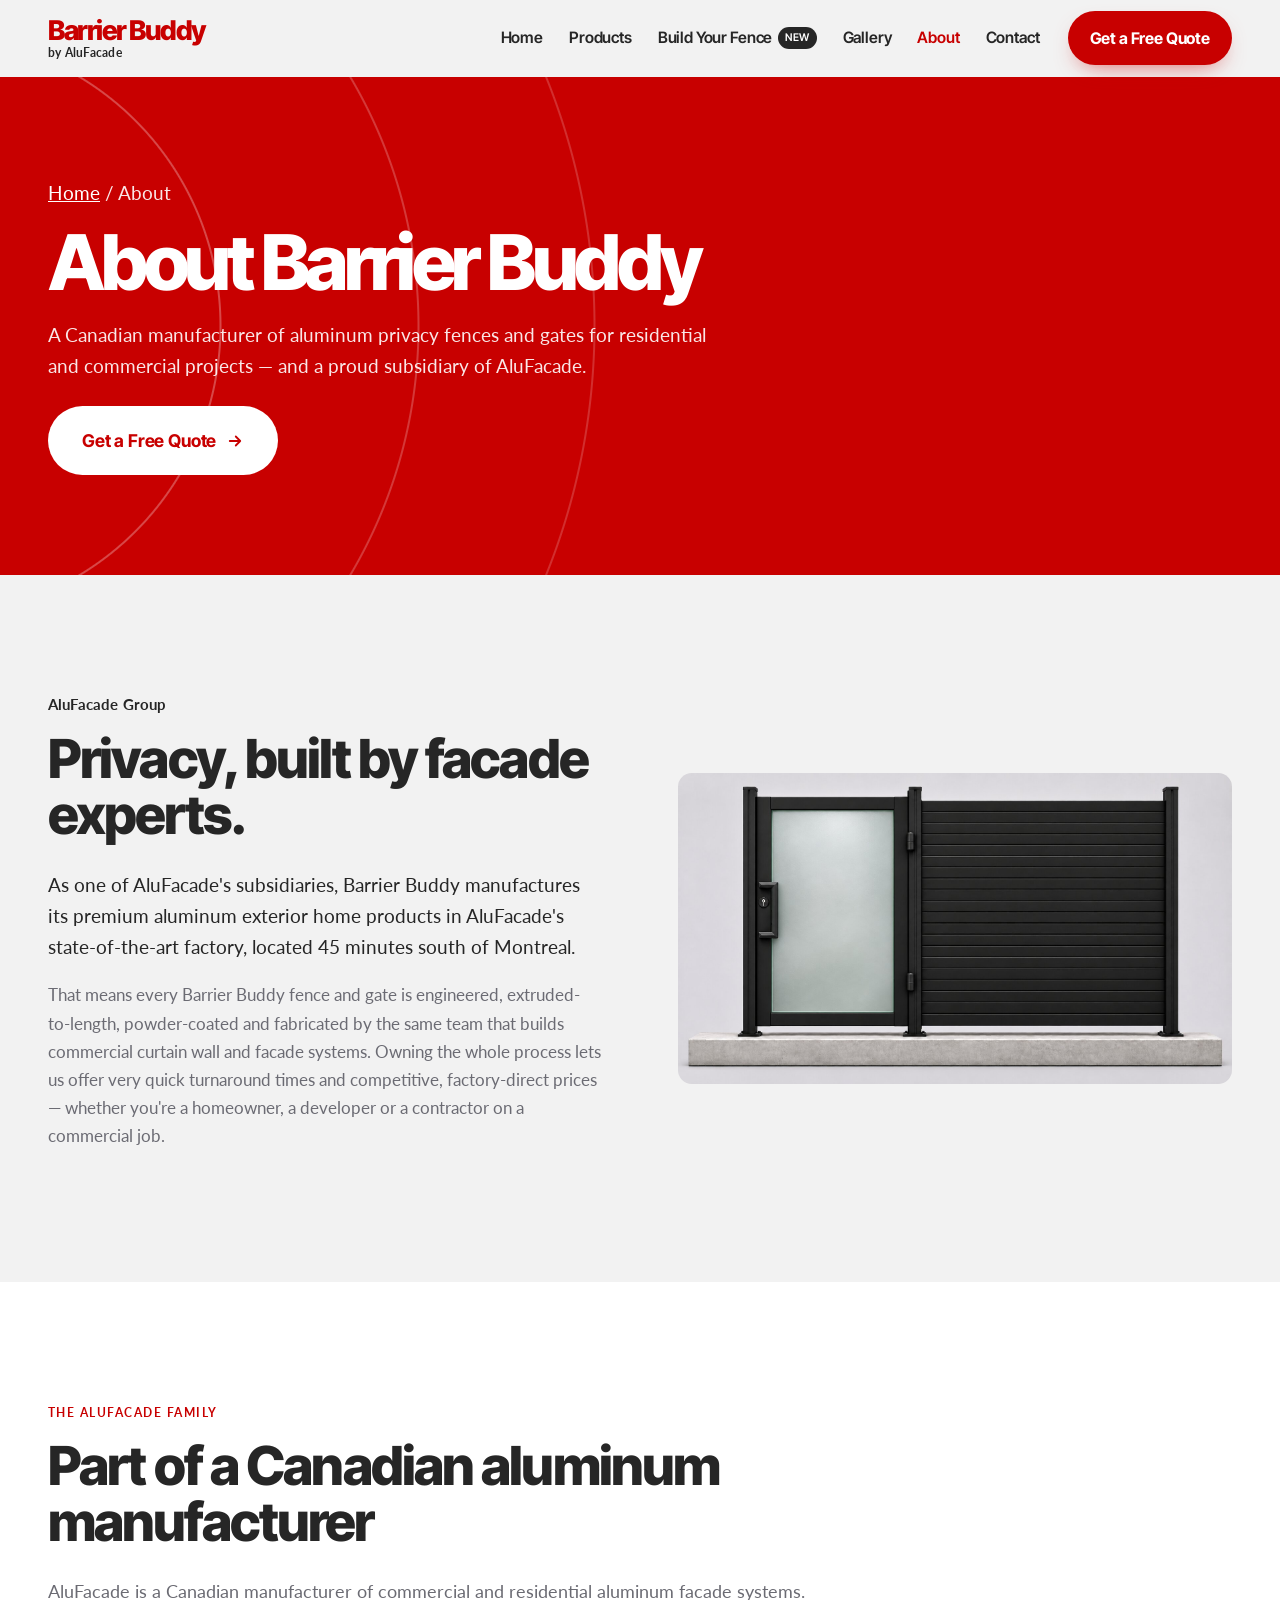
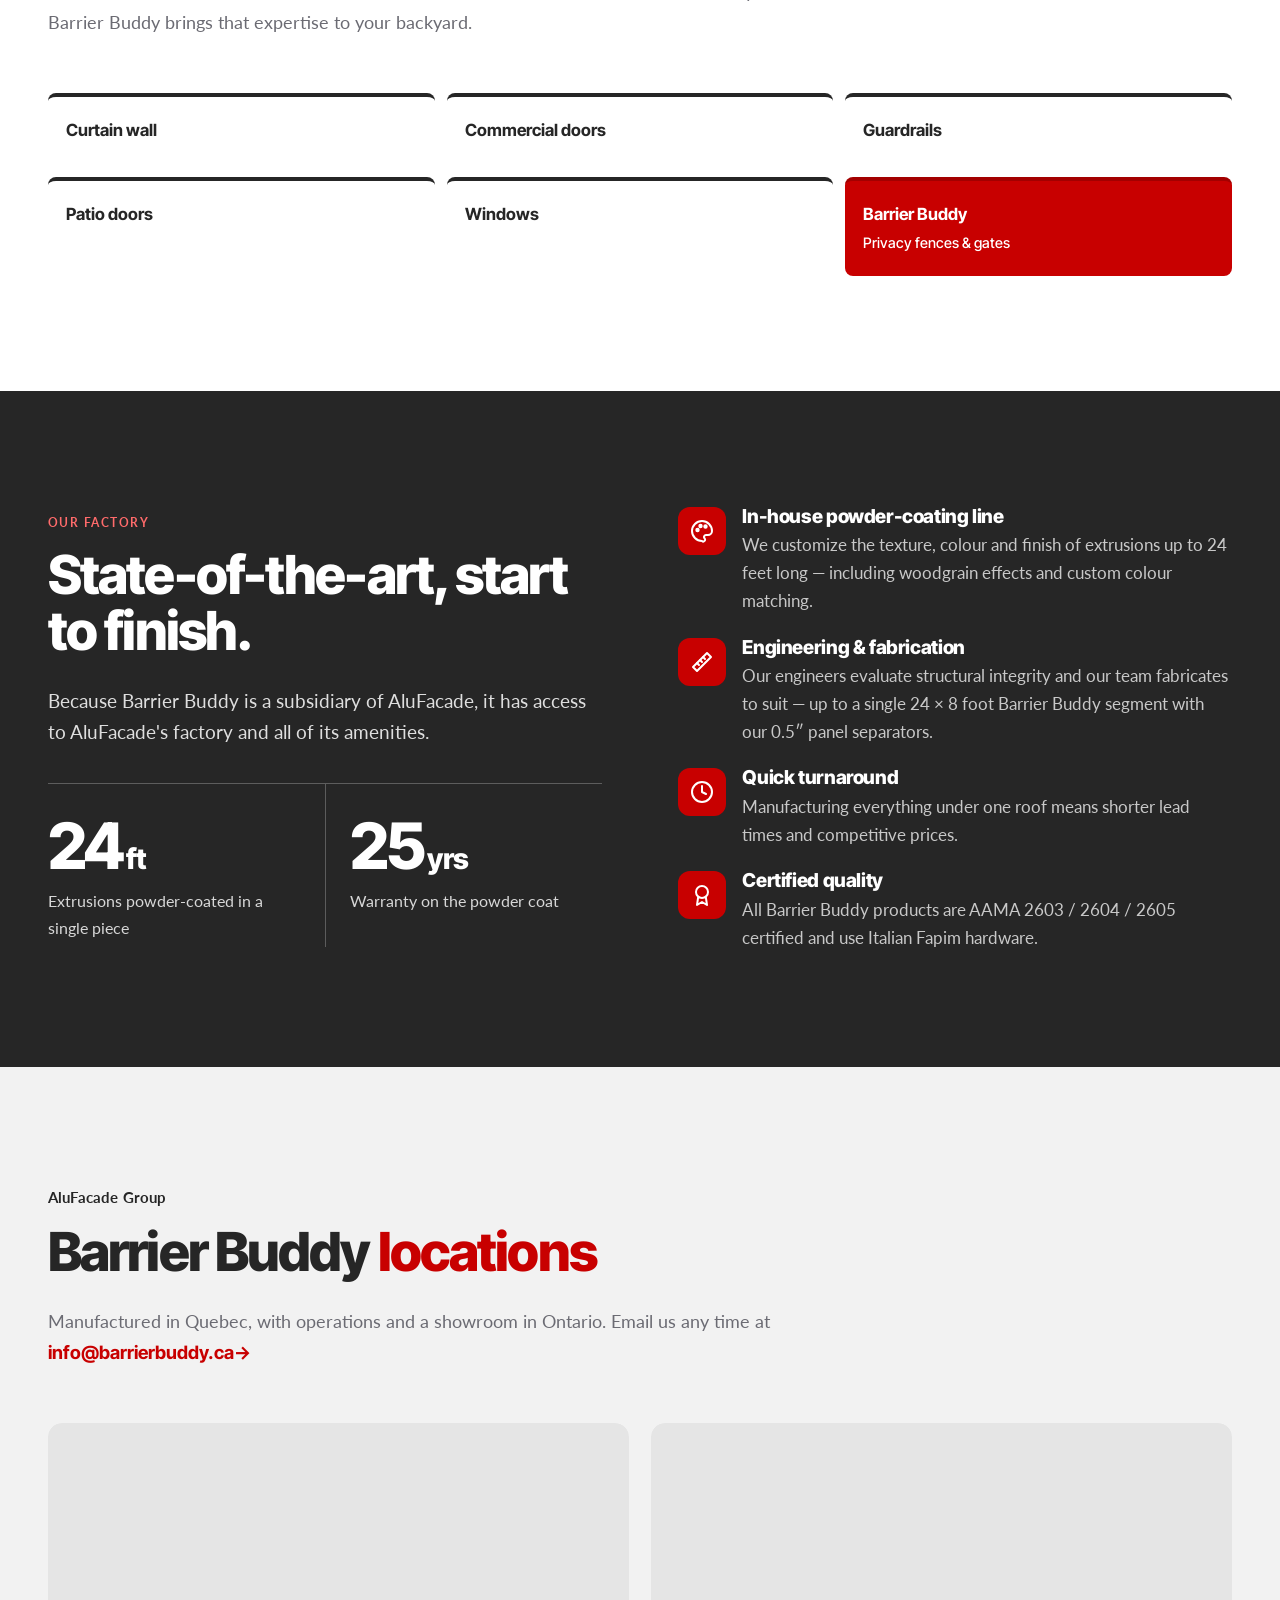
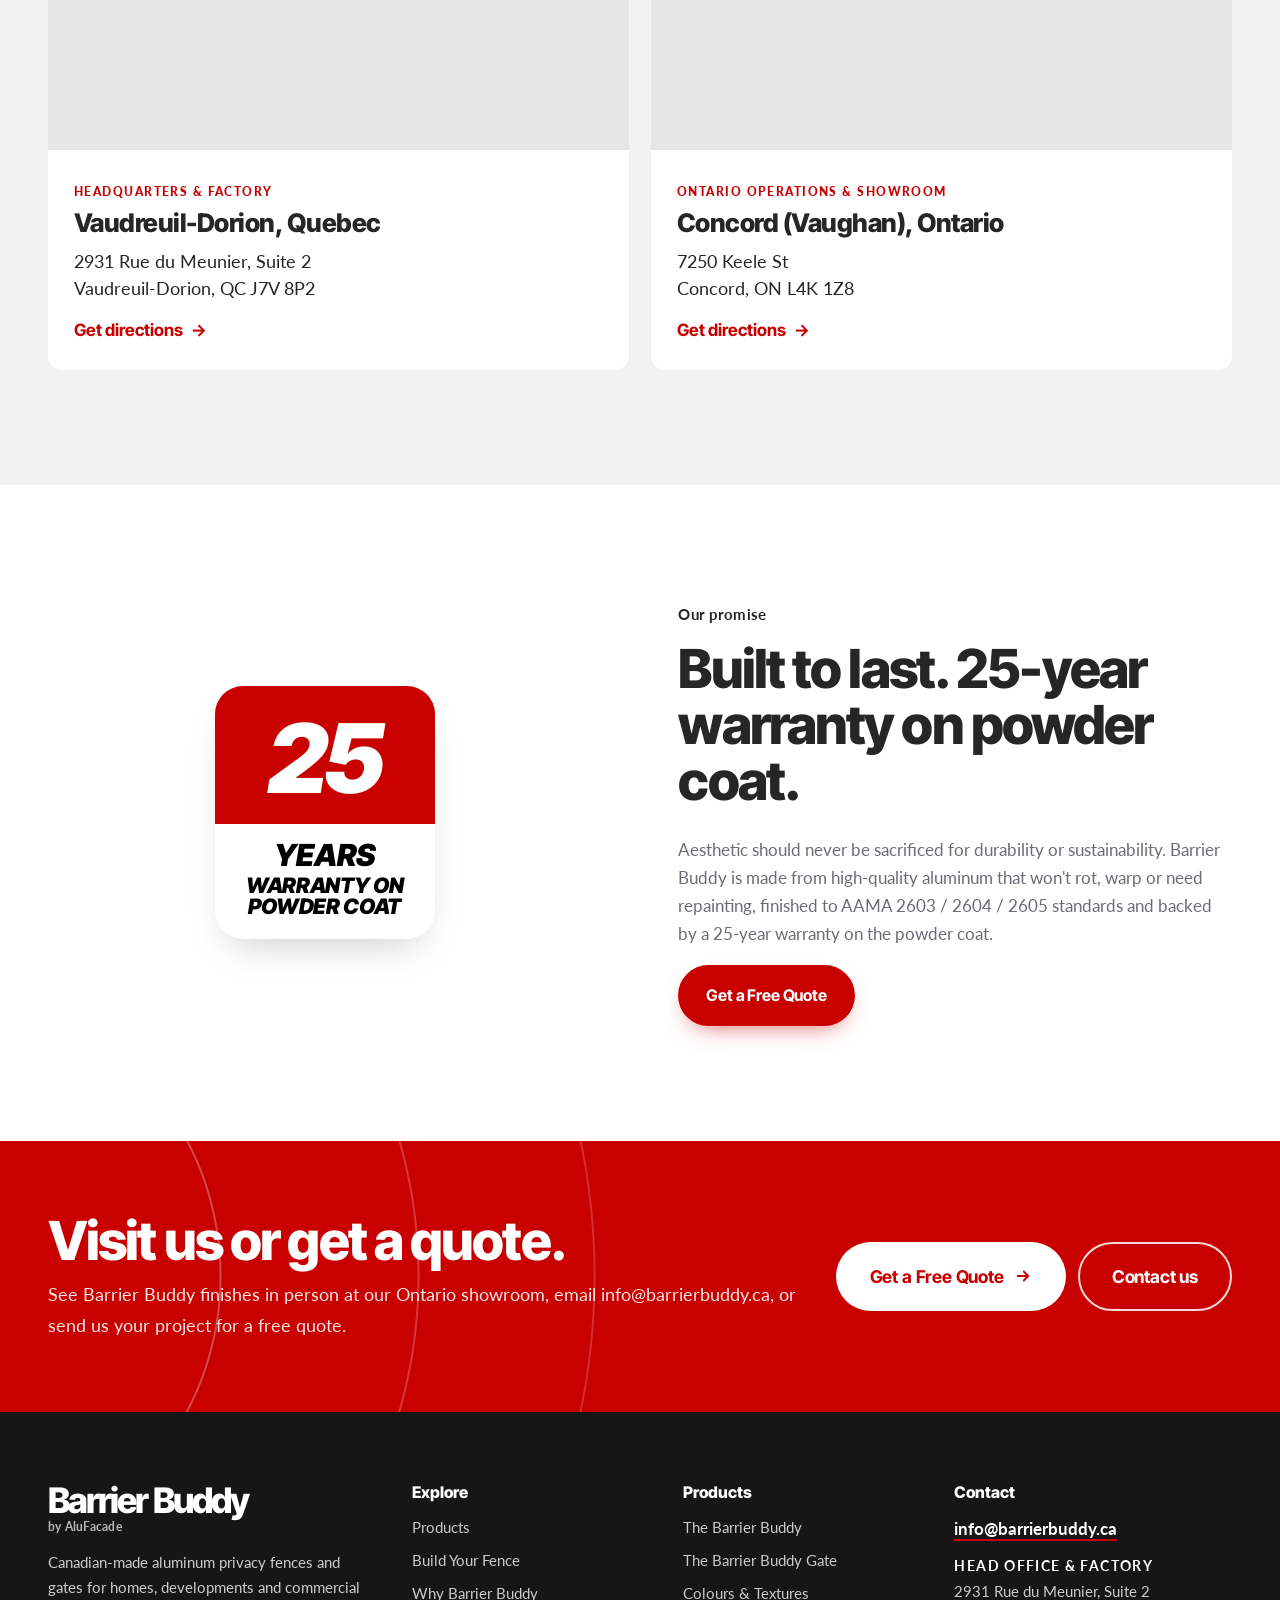
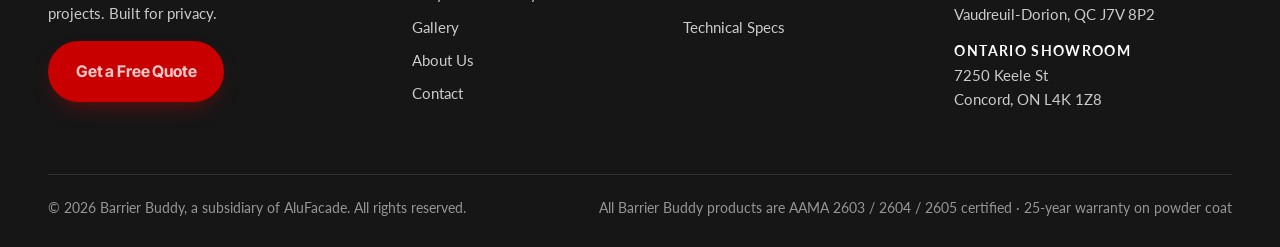
==== commit b36fb9de: "Apply website edit round 1 - Warranty wording now specifies 25 years on the powder coat everywhere -" ====
--- a/about.html
+++ b/about.html
@@ -4,12 +4,12 @@
 <meta charset="utf-8">
 <meta name="viewport" content="width=device-width, initial-scale=1">
 <title>About Us — A Subsidiary of AluFacade | Barrier Buddy</title>
-<meta name="description" content="Barrier Buddy is a subsidiary of AluFacade, a Canadian manufacturer of commercial and residential aluminum facade systems. Head office and factory in Vaudreuil-Dorion, QC, with a showroom in Concord, ON.">
+<meta name="description" content="Barrier Buddy is a subsidiary of AluFacade, a Canadian manufacturer of commercial and residential aluminum facade systems. Head office and factory in Vaudreuil-Dorion, QC, with a showroom in Concord, ON. info@barrierbuddy.ca">
 <meta name="theme-color" content="#c80000">
 <meta property="og:type" content="website">
 <meta property="og:site_name" content="Barrier Buddy">
 <meta property="og:title" content="About Us — A Subsidiary of AluFacade | Barrier Buddy">
-<meta property="og:description" content="Barrier Buddy is a subsidiary of AluFacade, a Canadian manufacturer of commercial and residential aluminum facade systems. Head office and factory in Vaudreuil-Dorion, QC, with a showroom in Concord, ON.">
+<meta property="og:description" content="Barrier Buddy is a subsidiary of AluFacade, a Canadian manufacturer of commercial and residential aluminum facade systems. Head office and factory in Vaudreuil-Dorion, QC, with a showroom in Concord, ON. info@barrierbuddy.ca">
 <meta property="og:image" content="assets/img/standard-configuration.jpg">
 <link rel="icon" href="assets/img/favicon.svg" type="image/svg+xml">
 <link rel="preconnect" href="https://fonts.googleapis.com">
@@ -31,7 +31,7 @@
           <li><a class="nav__link" href="index.html">Home</a></li>
           <li><a class="nav__link" href="products.html">Products</a></li>
           <li><a class="nav__link nav__link--build" href="configurator.html">Build Your Fence <span class="tag">New</span></a></li>
-          <li><a class="nav__link" href="gallery.html">Portfolio</a></li>
+          <li><a class="nav__link" href="gallery.html">Gallery</a></li>
           <li><a class="nav__link" href="about.html" aria-current="page">About</a></li>
           <li><a class="nav__link" href="contact.html">Contact</a></li>
       </ul>
@@ -58,7 +58,7 @@
         <p class="lead">As one of AluFacade's subsidiaries, Barrier Buddy manufactures its premium aluminum exterior home products in AluFacade's state-of-the-art factory, located 45 minutes south of Montreal.</p>
         <p class="muted">That means every Barrier Buddy fence and gate is engineered, extruded-to-length, powder-coated and fabricated by the same team that builds commercial curtain wall and facade systems. Owning the whole process lets us offer very quick turnaround times and competitive, factory-direct prices &mdash; whether you're a homeowner, a developer or a contractor on a commercial job.</p>
       </div>
-      <img class="reveal" src="assets/img/living-room-view.jpg" width="1076" height="717" alt="Modern living room opening onto a backyard enclosed by a black horizontal privacy fence" style="border-radius:var(--radius)" loading="lazy">
+      <img class="reveal" src="assets/img/standard-configuration.jpg" width="1672" height="941" alt="Barrier Buddy standard configuration: a 6 by 6 foot matte black aluminum privacy fence with a 4 foot frosted glass gate" style="border-radius:var(--radius)" loading="lazy">
     </div>
   </section>
 
@@ -88,12 +88,12 @@
         <p class="lead" style="color:rgba(255,255,255,.85)">Because Barrier Buddy is a subsidiary of AluFacade, it has access to AluFacade's factory and all of its amenities.</p>
         <div class="stats" style="margin-top:36px;grid-template-columns:repeat(2,1fr)">
           <div class="stat"><div class="stat__num">24<small>ft</small></div><div class="stat__label">Extrusions powder-coated in a single piece</div></div>
-          <div class="stat"><div class="stat__num">25<small>yrs</small></div><div class="stat__label">Warranty on every product</div></div>
+          <div class="stat"><div class="stat__num">25<small>yrs</small></div><div class="stat__label">Warranty on the powder coat</div></div>
         </div>
       </div>
       <ul class="feature-list reveal">
         <li><span class="ico"><svg viewBox="0 0 24 24" fill="none" stroke="currentColor" stroke-width="2" stroke-linecap="round" stroke-linejoin="round" aria-hidden="true"><path d="M12 22a10 10 0 1 1 10-10c0 2.8-2.2 4-4 4h-2a2 2 0 0 0-1.5 3.3A1.6 1.6 0 0 1 12 22z"/><circle cx="7.5" cy="11" r="1.2" fill="currentColor"/><circle cx="10.5" cy="7" r="1.2" fill="currentColor"/><circle cx="15.5" cy="7.5" r="1.2" fill="currentColor"/></svg></span><div><h3>In-house powder-coating line</h3><p>We customize the texture, colour and finish of extrusions up to 24 feet long &mdash; including woodgrain effects and custom colour matching.</p></div></li>
-        <li><span class="ico"><svg viewBox="0 0 24 24" fill="none" stroke="currentColor" stroke-width="2" stroke-linecap="round" stroke-linejoin="round" aria-hidden="true"><path d="M3 17 17 3l4 4L7 21z"/><path d="m7 13 2 2M10 10l2 2M13 7l2 2"/></svg></span><div><h3>Engineering &amp; fabrication</h3><p>Our engineers evaluate structural integrity and our team fabricates to suit &mdash; up to a single 24&nbsp;&times;&nbsp;6&nbsp;foot Barrier Buddy segment.</p></div></li>
+        <li><span class="ico"><svg viewBox="0 0 24 24" fill="none" stroke="currentColor" stroke-width="2" stroke-linecap="round" stroke-linejoin="round" aria-hidden="true"><path d="M3 17 17 3l4 4L7 21z"/><path d="m7 13 2 2M10 10l2 2M13 7l2 2"/></svg></span><div><h3>Engineering &amp; fabrication</h3><p>Our engineers evaluate structural integrity and our team fabricates to suit &mdash; up to a single 24&nbsp;&times;&nbsp;8&nbsp;foot Barrier Buddy segment with our 0.5&Prime; panel separators.</p></div></li>
         <li><span class="ico"><svg viewBox="0 0 24 24" fill="none" stroke="currentColor" stroke-width="2" stroke-linecap="round" stroke-linejoin="round" aria-hidden="true"><circle cx="12" cy="12" r="10"/><path d="M12 6v6l4 2"/></svg></span><div><h3>Quick turnaround</h3><p>Manufacturing everything under one roof means shorter lead times and competitive prices.</p></div></li>
         <li><span class="ico"><svg viewBox="0 0 24 24" fill="none" stroke="currentColor" stroke-width="2" stroke-linecap="round" stroke-linejoin="round" aria-hidden="true"><circle cx="12" cy="9" r="6"/><path d="M8.2 13.8 7 22l5-3 5 3-1.2-8.2"/></svg></span><div><h3>Certified quality</h3><p>All Barrier Buddy products are AAMA 2603 / 2604 / 2605 certified and use Italian Fapim hardware.</p></div></li>
       </ul>
@@ -105,7 +105,7 @@
       <div class="section-head reveal">
         <span class="eyebrow">AluFacade Group</span>
         <h2 id="loc-title">Barrier Buddy <span class="text-red">locations</span></h2>
-        <p>Manufactured in Quebec, with operations and a showroom in Ontario.</p>
+        <p>Manufactured in Quebec, with operations and a showroom in Ontario. Email us any time at <a class="link-arrow" style="display:inline" href="mailto:info@barrierbuddy.ca">info@barrierbuddy.ca</a></p>
       </div>
       <div class="locations">
         <article class="location reveal">
@@ -132,11 +132,11 @@
 
   <section class="section section--white" aria-labelledby="warranty-title">
     <div class="container two-col">
-      <div class="reveal" style="display:flex;justify-content:center"><div class="warranty-badge" aria-hidden="true"><strong>25</strong><span>Years<small>warranty</small></span></div></div>
+      <div class="reveal" style="display:flex;justify-content:center"><div class="warranty-badge" aria-hidden="true"><strong>25</strong><span>Years<small>warranty on powder coat</small></span></div></div>
       <div class="reveal">
         <span class="eyebrow">Our promise</span>
-        <h2 id="warranty-title">Built to last. Backed for 25 years.</h2>
-        <p class="muted">Aesthetic should never be sacrificed for durability or sustainability. Barrier Buddy is made from high-quality aluminum that won't rot, warp or need repainting, finished to AAMA 2603 / 2604 / 2605 standards and backed by a 25-year warranty.</p>
+        <h2 id="warranty-title">Built to last. 25-year warranty on powder coat.</h2>
+        <p class="muted">Aesthetic should never be sacrificed for durability or sustainability. Barrier Buddy is made from high-quality aluminum that won't rot, warp or need repainting, finished to AAMA 2603 / 2604 / 2605 standards and backed by a 25-year warranty on the powder coat.</p>
         <a class="btn btn--primary" href="contact.html#quote">Get a Free Quote</a>
       </div>
     </div>
@@ -147,7 +147,7 @@
   <div class="container cta-band__inner">
     <div>
       <h2>Visit us or get a quote.</h2>
-      <p>See Barrier Buddy finishes in person at our Ontario showroom, or send us your project for a free quote.</p>
+      <p>See Barrier Buddy finishes in person at our Ontario showroom, email info@barrierbuddy.ca, or send us your project for a free quote.</p>
     </div>
     <div class="cta-band__actions">
       <a class="btn btn--light btn--lg" href="contact.html#quote">Get a Free Quote <svg viewBox="0 0 24 24" fill="none" stroke="currentColor" stroke-width="2.4" stroke-linecap="round" stroke-linejoin="round" aria-hidden="true"><path d="M5 12h14M13 6l6 6-6 6"/></svg></a>
@@ -175,7 +175,8 @@
         <ul>
           <li><a href="products.html">Products</a></li>
           <li><a href="configurator.html">Build Your Fence</a></li>
-          <li><a href="gallery.html">Portfolio</a></li>
+          <li><a href="why.html">Why Barrier Buddy</a></li>
+          <li><a href="gallery.html">Gallery</a></li>
           <li><a href="about.html">About Us</a></li>
           <li><a href="contact.html">Contact</a></li>
         </ul>
@@ -190,14 +191,15 @@
         </ul>
       </div>
       <div class="footer-col">
-        <h4>Visit us</h4>
+        <h4>Contact</h4>
+        <p style="margin:0 0 14px"><a class="footer-email" href="mailto:info@barrierbuddy.ca">info@barrierbuddy.ca</a></p>
         <address><strong>Head Office &amp; Factory</strong>2931 Rue du Meunier, Suite 2<br>Vaudreuil-Dorion, QC J7V 8P2</address>
         <address><strong>Ontario Showroom</strong>7250 Keele St<br>Concord, ON L4K 1Z8</address>
       </div>
     </div>
     <div class="footer-bottom">
       <span>&copy; <span data-year>2026</span> Barrier Buddy, a subsidiary of AluFacade. All rights reserved.</span>
-      <span>All Barrier Buddy products are AAMA 2603 / 2604 / 2605 certified &middot; 25-year warranty</span>
+      <span>All Barrier Buddy products are AAMA 2603 / 2604 / 2605 certified &middot; 25-year warranty on powder coat</span>
     </div>
   </div>
 </footer>
--- a/assets/css/styles.css
+++ b/assets/css/styles.css
@@ -339,6 +339,9 @@
 .why__circle--red { background: var(--red); position: relative; z-index: 3; }
 .why__circle--ink { background: var(--ink); position: relative; z-index: 2; }
 .why__circle--grey { background: var(--grey); position: relative; z-index: 1; }
+.why__circle--outline { background: var(--white); color: var(--red); box-shadow: inset 0 0 0 4px var(--red); position: relative; z-index: 0; font-size: clamp(1.25rem, 1.9vw, 1.7rem); line-height: 1.05; }
+.why__circles .why__circle { width: clamp(170px, 17vw, 215px); }
+.hero__badge span small { display: block; font-size: .62rem; font-style: normal; font-weight: 800; letter-spacing: .02em; margin-top: 4px; color: var(--red); }
 .why__points { list-style: none; margin: 28px 0 0; padding: 0; display: grid; gap: 18px; }
 .why__points li { display: grid; grid-template-columns: 14px 1fr; gap: 16px; }
 .why__points li::before { content: ""; width: 14px; height: 14px; border-radius: 50%; background: var(--red); margin-top: 7px; }
@@ -348,7 +351,7 @@
 @media (max-width: 860px) {
   .why { grid-template-columns: 1fr; }
   .why__circles { flex-direction: row; justify-content: center; }
-  .why__circle { width: 34vw; max-width: 170px; font-size: 1.15rem; }
+  .why__circles .why__circle { width: 26vw; max-width: 150px; font-size: 1rem; }
   .why__circle + .why__circle { margin-top: 0; margin-left: -18px; }
 }
 
@@ -465,6 +468,8 @@
 .footer-col h4 { color: #fff; font-size: 1rem; margin-bottom: 14px; letter-spacing: 0; }
 .footer-col ul { list-style: none; margin: 0; padding: 0; display: grid; gap: 8px; }
 .footer-col address { font-style: normal; line-height: 1.55; margin-bottom: 14px; }
+.site-footer .footer-email { color: #fff; font-weight: 700; font-size: 1.05rem; border-bottom: 2px solid var(--red); }
+.form__submit p a, .form-success a:not(.btn), .form-status a { color: var(--red); font-weight: 700; }
 .footer-col address strong { color: #fff; display: block; font-size: .85rem; text-transform: uppercase; letter-spacing: .1em; margin-bottom: 2px; }
 .footer-bottom { display: flex; flex-wrap: wrap; justify-content: space-between; gap: 12px; padding: 22px 0 28px; font-size: .85rem; color: rgba(255,255,255,.55); }
 @media (max-width: 980px) { .footer-grid { grid-template-columns: 1fr 1fr; } }
@@ -606,7 +611,7 @@
 .cfg__stage { position: sticky; top: calc(var(--header-h) + 16px); }
 .cfg__preview { background: #e9e9ec; border-radius: var(--radius); overflow: hidden; min-height: 260px; display: grid; place-items: center; padding: 10px; }
 .cfg__preview svg { width: 100%; height: auto; max-height: 60vh; }
-.cfg__readout { display: grid; grid-template-columns: repeat(5, 1fr); background: var(--ink); color: #fff; border-radius: var(--radius); margin-top: 12px; overflow: hidden; }
+.cfg__readout { display: grid; grid-template-columns: repeat(6, 1fr); background: var(--ink); color: #fff; border-radius: var(--radius); margin-top: 12px; overflow: hidden; }
 .cfg__readout div { padding: 14px 12px; border-left: 1px solid rgba(255,255,255,.12); }
 .cfg__readout div:first-child { border-left: 0; }
 .cfg__readout span { display: block; font-size: .72rem; text-transform: uppercase; letter-spacing: .1em; color: rgba(255,255,255,.6); font-weight: 700; }
@@ -618,6 +623,8 @@
 .cfg-step legend + * { clear: both; }
 .cfg-step__n { width: 32px; height: 32px; border-radius: 50%; background: var(--red); color: #fff; display: grid; place-items: center; font-size: .95rem; flex: none; }
 .cfg-help { color: var(--muted); font-size: .95rem; margin: 0 0 14px; }
+.cfg-gap-help { margin: 10px 0 0; font-size: .88rem; }
+#privacy-out { font-family: var(--font-display); font-weight: 800; color: var(--red); }
 .cfg-note { background: var(--red-tint); color: var(--red-dark); border-radius: 8px; padding: 10px 12px; font-size: .88rem; font-weight: 700; margin: 12px 0 0; }
 .cfg-label { font-weight: 700; font-size: .95rem; }
 
@@ -680,7 +687,9 @@
 .cfg-summary .btn--primary { white-space: normal; }
 
 @media (max-width: 980px) {
-  .cfg { grid-template-columns: 1fr; }
+  .cfg { grid-template-columns: minmax(0, 1fr); }
+  .cfg__readout { grid-template-columns: repeat(6, minmax(0, 1fr)); }
+  .cfg__readout span { font-size: .6rem; letter-spacing: .04em; }
   .cfg__stage { top: var(--header-h); z-index: 20; background: var(--paper); padding-top: 8px; margin-inline: calc(-1 * var(--gutter)); padding-inline: var(--gutter); padding-bottom: 8px; }
   .cfg__preview { min-height: 0; }
   .cfg__preview svg { max-height: 30vh; }
@@ -698,4 +707,25 @@
 
 /* Anchor targets clear the sticky header (and the products sub-nav) */
 [id] { scroll-margin-top: calc(var(--header-h) + 16px); }
-#fence, #gate, #courses, #finishes, #hardware, #specs { scroll-margin-top: calc(var(--header-h) + 64px); }
+#fence, #gate, #photos, #courses, #finishes, #hardware, #specs { scroll-margin-top: calc(var(--header-h) + 64px); }
+
+/* Product photos (products page) */
+.product-photos { display: grid; grid-template-columns: repeat(2, 1fr); gap: 18px; }
+.product-photo { margin: 0; background: var(--paper); border-radius: var(--radius); overflow: hidden; }
+.product-photo:first-child { grid-column: 1 / -1; }
+.product-photo img { width: 100%; height: auto; }
+.product-photo figcaption { padding: 14px 18px 18px; }
+.product-photo strong { display: block; font-family: var(--font-display); font-size: 1.1rem; }
+.product-photo span { color: var(--muted); font-size: .92rem; }
+@media (max-width: 640px) { .product-photos { grid-template-columns: 1fr; } }
+
+/* Why page */
+.why-num { display: block; font-family: var(--font-display); font-weight: 900; font-size: 3rem; letter-spacing: -0.04em; line-height: 1; margin-bottom: 10px; }
+.why-num--red { color: var(--red); }
+.why-num--ink { color: var(--ink); }
+.why-num--grey { color: var(--grey); }
+.why-checks { list-style: none; padding: 0; margin: 0 0 22px; display: grid; gap: 10px; }
+.why-checks li { display: flex; gap: 10px; align-items: center; font-weight: 700; }
+.why-checks svg { width: 22px; height: 22px; flex: none; }
+.why-visual { background: #e9e9ec; border-radius: var(--radius); overflow: hidden; }
+#private, #aesthetic, #durable, #pricing { scroll-margin-top: calc(var(--header-h) + 64px); }
